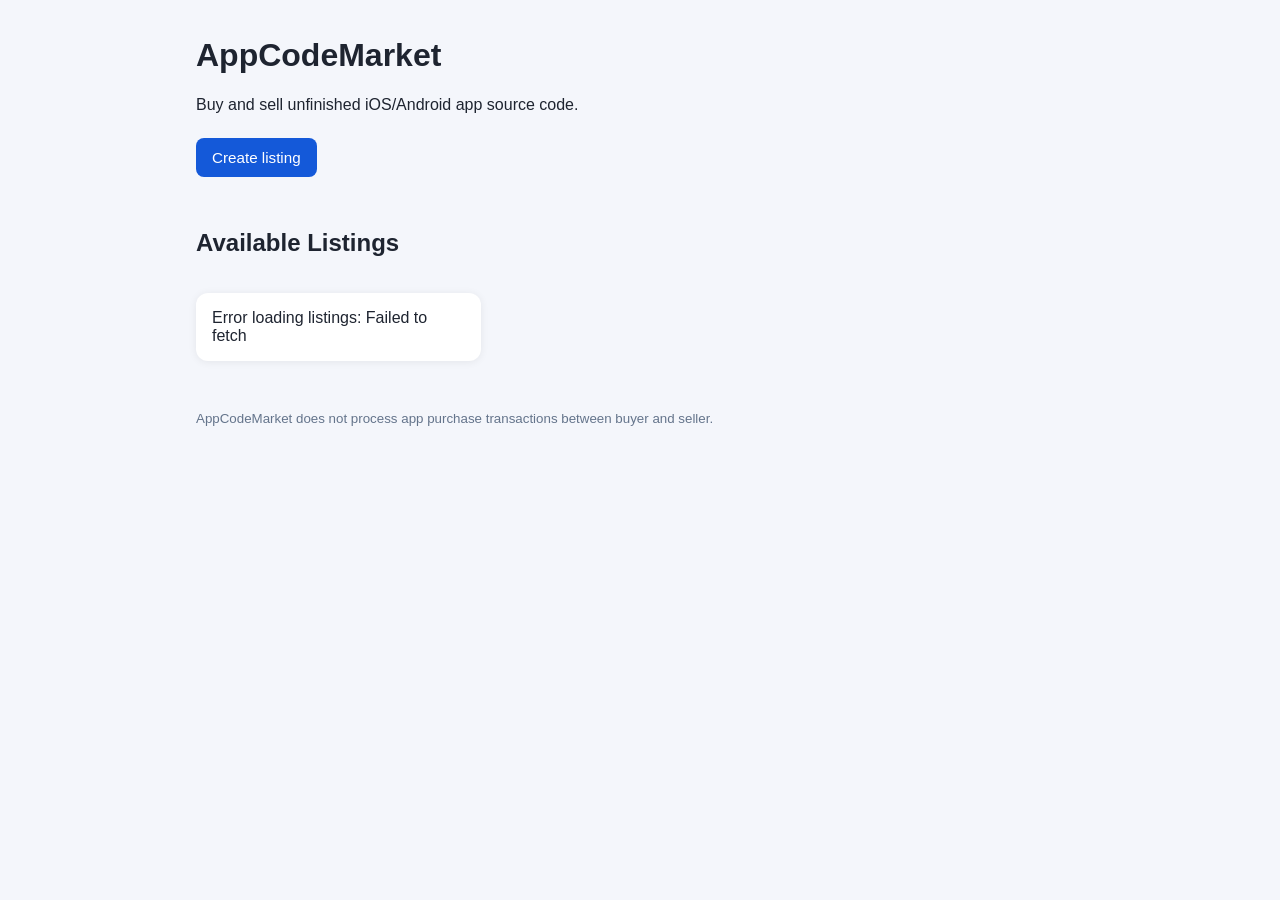
==== index.html @ 5ef2cbbb "feat: scaffold AppCodeMarket frontend and listing data layout Agent-Logs-Url: https://github.com/NAG" ====
<!doctype html>
<html lang="en">
<head>
  <meta charset="UTF-8" />
  <meta name="viewport" content="width=device-width, initial-scale=1.0" />
  <title>AppCodeMarket</title>
  <link rel="stylesheet" href="assets/css/style.css" />
</head>
<body>
  <header class="container">
    <h1>AppCodeMarket</h1>
    <p>Buy and sell unfinished iOS/Android app source code.</p>
    <a class="btn" href="create-listing.html">Create listing</a>
  </header>

  <main class="container">
    <section>
      <h2>Available Listings</h2>
      <div id="listings" class="grid"></div>
      <p id="emptyState" class="muted hidden">No listings available right now.</p>
    </section>
  </main>

  <footer class="container muted">
    <small>AppCodeMarket does not process app purchase transactions between buyer and seller.</small>
  </footer>

  <script src="assets/js/main.js"></script>
</body>
</html>
---- assets/css/style.css ----
:root { color-scheme: light; }
* { box-sizing: border-box; }
body { margin: 0; font-family: -apple-system, BlinkMacSystemFont, Segoe UI, Roboto, sans-serif; background: #f4f6fb; color: #1e2430; }
.container { max-width: 920px; margin: 0 auto; padding: 1rem; }
.grid { display: grid; gap: 1rem; grid-template-columns: repeat(auto-fill, minmax(260px, 1fr)); }
.card { background: #fff; border-radius: 12px; box-shadow: 0 1px 8px rgba(0,0,0,.07); padding: 1rem; margin: 1rem 0; }
.listing-card img, .icon-lg { width: 100%; max-height: 180px; object-fit: cover; border-radius: 8px; background: #eef1f7; }
a { color: #1459d9; text-decoration: none; }
a:hover { text-decoration: underline; }
.btn { display: inline-block; margin-top: .5rem; border: 0; border-radius: 8px; padding: .7rem 1rem; background: #1459d9; color: #fff; cursor: pointer; font-size: .95rem; }
.btn.danger { background: #b91c1c; }
label { display: block; margin-bottom: .8rem; font-size: .9rem; }
input, textarea, select { display: block; width: 100%; margin-top: .35rem; border: 1px solid #cfd7e6; border-radius: 8px; padding: .6rem; font: inherit; background: #fff; }
textarea { min-height: 110px; resize: vertical; }
.status { background: #0b1220; color: #dbe6ff; border-radius: 8px; padding: .75rem; white-space: pre-wrap; min-height: 56px; }
.muted { color: #64748b; }
.hidden { display: none; }
.badge { display: inline-block; border-radius: 999px; background: #e7efff; color: #1d4ed8; padding: .15rem .6rem; font-size: .78rem; margin-right: .4rem; }
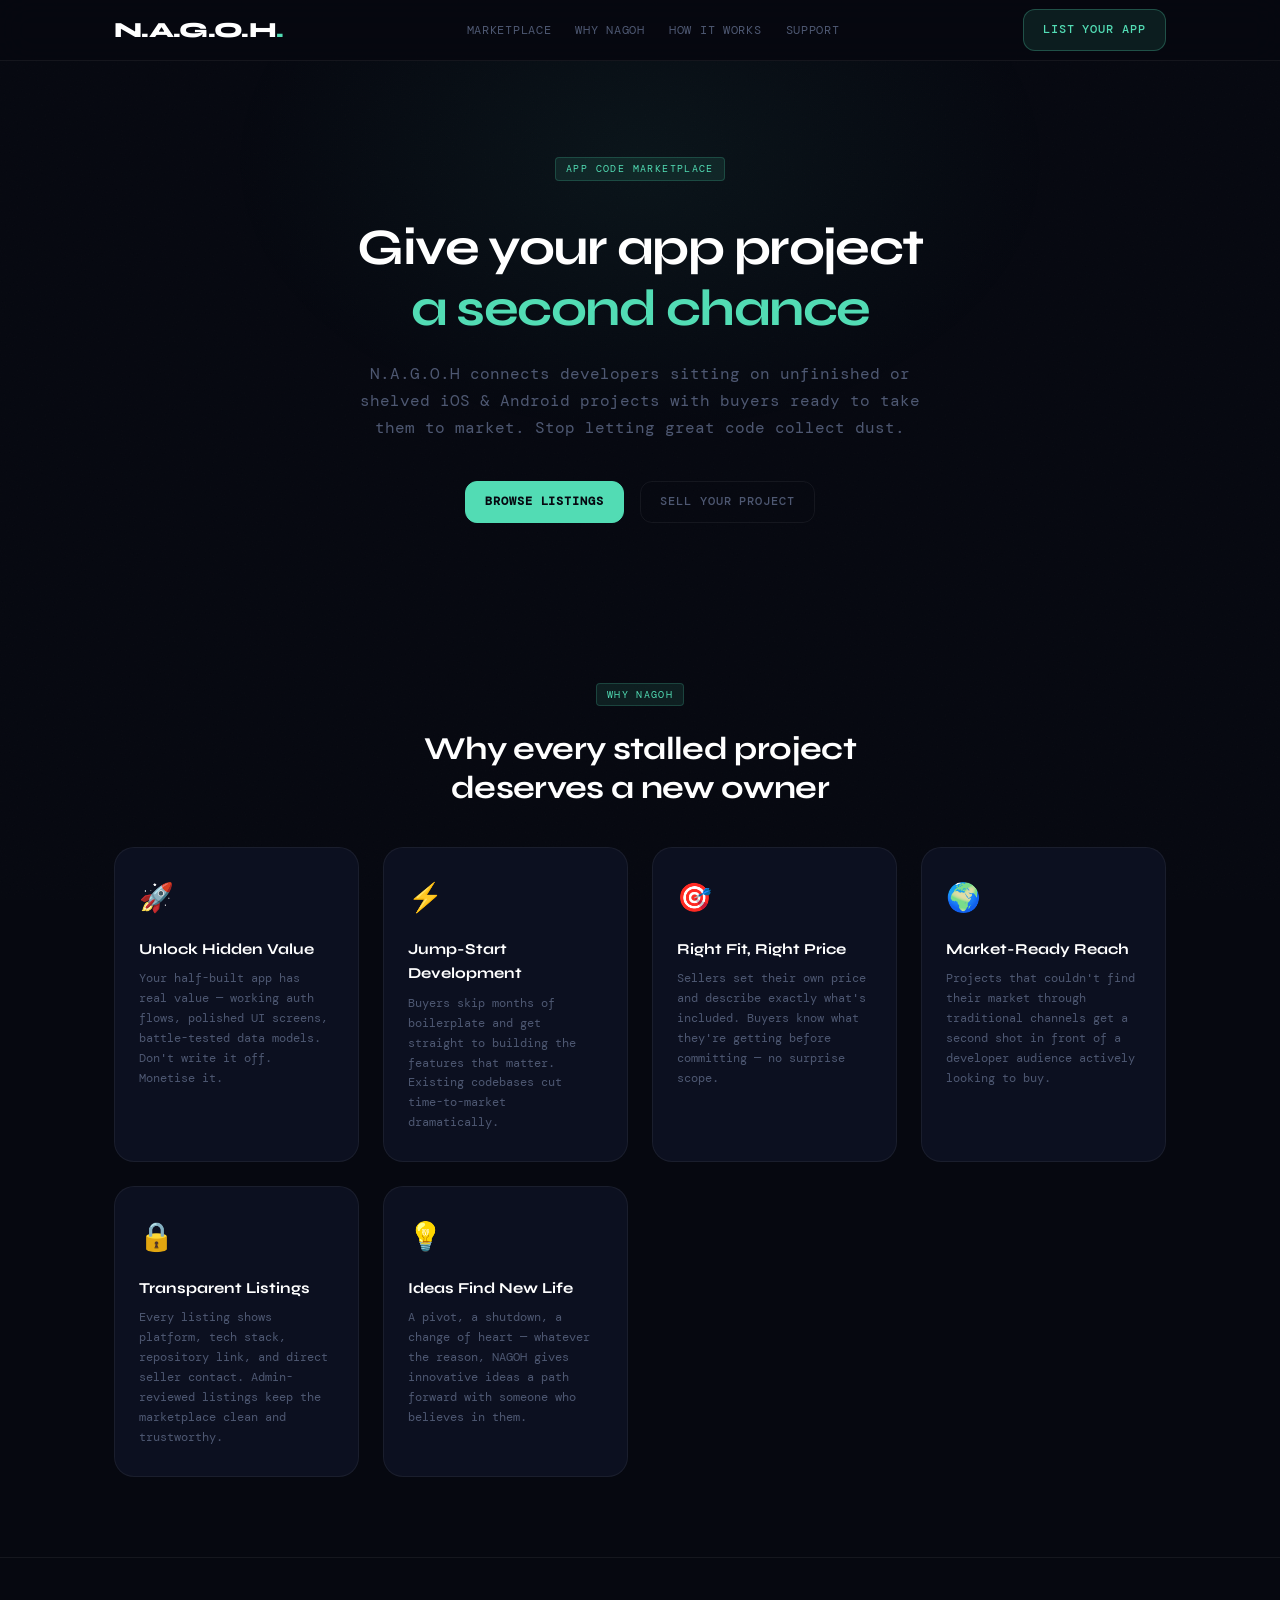
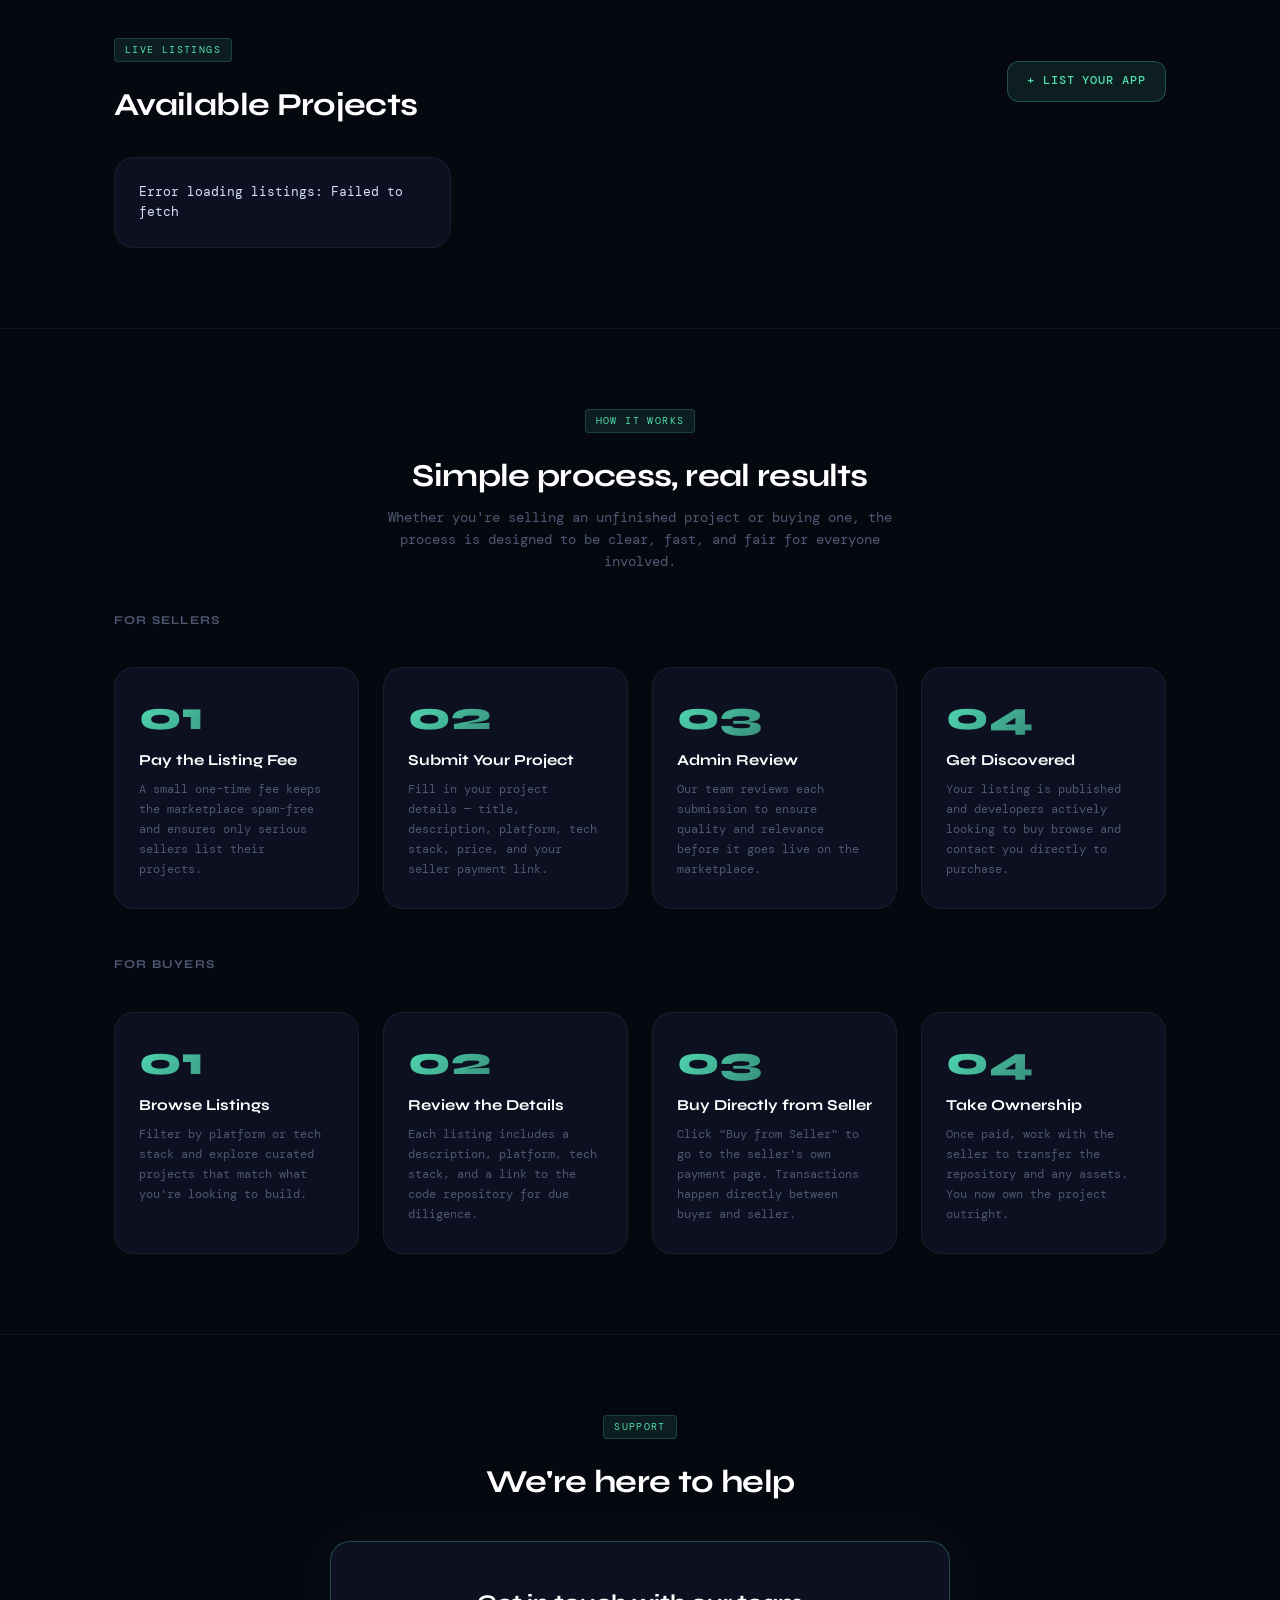
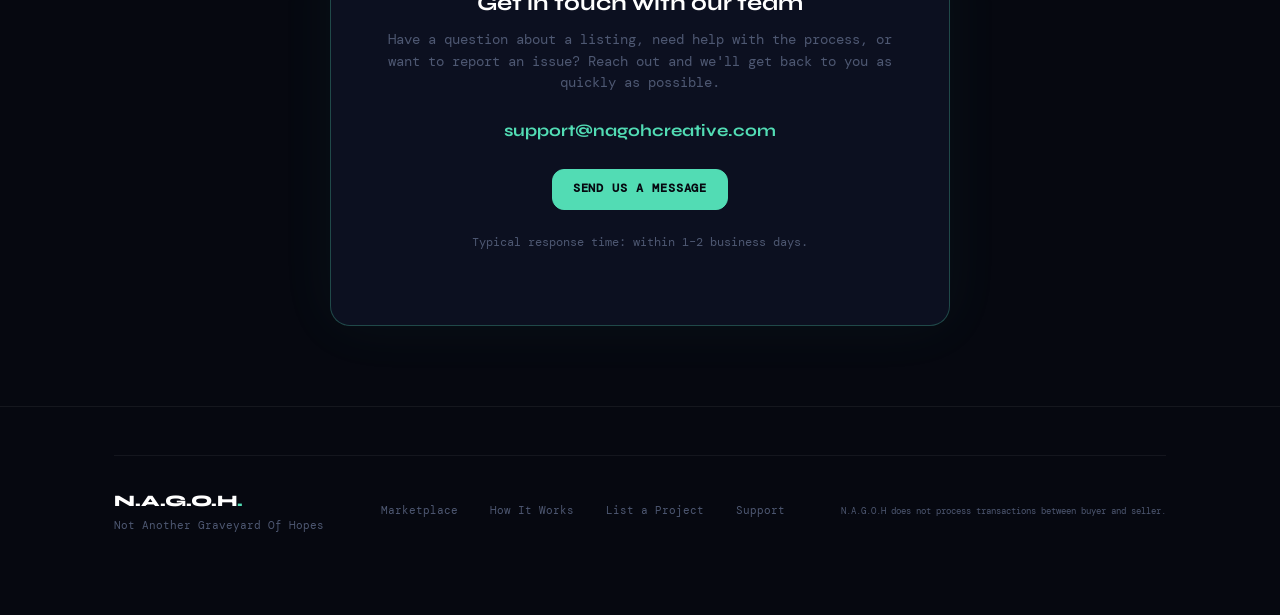
==== commit 80247c0d: "feat: professional UI redesign, landing page, how-to, contact, admin listings management Agent-Logs-" ====
--- a/index.html
+++ b/index.html
@@ -3,26 +3,235 @@
 <head>
   <meta charset="UTF-8" />
   <meta name="viewport" content="width=device-width, initial-scale=1.0" />
-  <title>AppCodeMarket</title>
+  <title>N.A.G.O.H — App Code Marketplace</title>
+  <meta name="description" content="Buy and sell unfinished iOS/Android app source code. Give your project a second life on the N.A.G.O.H marketplace." />
+  <link rel="preconnect" href="https://fonts.googleapis.com" />
+  <link rel="preconnect" href="https://fonts.gstatic.com" crossorigin />
+  <link href="https://fonts.googleapis.com/css2?family=DM+Mono:ital,wght@0,300;0,400;0,500;1,400&family=Syne:wght@400;600;700;800&display=swap" rel="stylesheet" />
   <link rel="stylesheet" href="assets/css/style.css" />
 </head>
 <body>
-  <header class="container">
-    <h1>AppCodeMarket</h1>
-    <p>Buy and sell unfinished iOS/Android app source code.</p>
-    <a class="btn" href="create-listing.html">Create listing</a>
-  </header>
-
-  <main class="container">
-    <section>
-      <h2>Available Listings</h2>
+
+  <!-- ── Navigation ─────────────────────────────────── -->
+  <nav class="nav">
+    <div class="nav-inner">
+      <a href="index.html" class="nav-logo" style="text-decoration:none">N.A.G.O.H<span>.</span></a>
+      <ul class="nav-links">
+        <li><a href="#marketplace">Marketplace</a></li>
+        <li><a href="#why">Why NAGOH</a></li>
+        <li><a href="#how-it-works">How It Works</a></li>
+        <li><a href="#contact">Support</a></li>
+      </ul>
+      <a class="btn" href="create-listing.html">List Your App</a>
+    </div>
+  </nav>
+
+  <!-- ── Hero ───────────────────────────────────────── -->
+  <section class="hero">
+    <div class="container">
+      <div class="hero-eyebrow">
+        <span class="section-label">App Code Marketplace</span>
+      </div>
+      <h1>Give your app project<br /><em>a second chance</em></h1>
+      <p class="hero-sub">
+        N.A.G.O.H connects developers sitting on unfinished or shelved iOS &amp; Android projects
+        with buyers ready to take them to market. Stop letting great code collect dust.
+      </p>
+      <div class="hero-actions">
+        <a class="btn btn-solid" href="#marketplace">Browse Listings</a>
+        <a class="btn btn-ghost" href="create-listing.html">Sell Your Project</a>
+      </div>
+    </div>
+  </section>
+
+  <!-- ── Why NAGOH ──────────────────────────────────── -->
+  <section class="section" id="why">
+    <div class="container">
+      <div class="text-center" style="margin-bottom:0.5rem">
+        <span class="section-label">Why NAGOH</span>
+      </div>
+      <h2 class="text-center">Why every stalled project<br />deserves a new owner</h2>
+      <div class="why-grid">
+        <div class="why-card animate-in" style="animation-delay:0.05s">
+          <span class="why-icon">🚀</span>
+          <div class="why-title">Unlock Hidden Value</div>
+          <p class="why-desc">
+            Your half-built app has real value — working auth flows, polished UI screens, battle-tested data models.
+            Don't write it off. Monetise it.
+          </p>
+        </div>
+        <div class="why-card animate-in" style="animation-delay:0.10s">
+          <span class="why-icon">⚡</span>
+          <div class="why-title">Jump-Start Development</div>
+          <p class="why-desc">
+            Buyers skip months of boilerplate and get straight to building the features that matter.
+            Existing codebases cut time-to-market dramatically.
+          </p>
+        </div>
+        <div class="why-card animate-in" style="animation-delay:0.15s">
+          <span class="why-icon">🎯</span>
+          <div class="why-title">Right Fit, Right Price</div>
+          <p class="why-desc">
+            Sellers set their own price and describe exactly what's included. Buyers know what they're
+            getting before committing — no surprise scope.
+          </p>
+        </div>
+        <div class="why-card animate-in" style="animation-delay:0.20s">
+          <span class="why-icon">🌍</span>
+          <div class="why-title">Market-Ready Reach</div>
+          <p class="why-desc">
+            Projects that couldn't find their market through traditional channels get a second shot
+            in front of a developer audience actively looking to buy.
+          </p>
+        </div>
+        <div class="why-card animate-in" style="animation-delay:0.25s">
+          <span class="why-icon">🔒</span>
+          <div class="why-title">Transparent Listings</div>
+          <p class="why-desc">
+            Every listing shows platform, tech stack, repository link, and direct seller contact.
+            Admin-reviewed listings keep the marketplace clean and trustworthy.
+          </p>
+        </div>
+        <div class="why-card animate-in" style="animation-delay:0.30s">
+          <span class="why-icon">💡</span>
+          <div class="why-title">Ideas Find New Life</div>
+          <p class="why-desc">
+            A pivot, a shutdown, a change of heart — whatever the reason, NAGOH gives innovative
+            ideas a path forward with someone who believes in them.
+          </p>
+        </div>
+      </div>
+    </div>
+  </section>
+
+  <hr class="divider" />
+
+  <!-- ── Marketplace ────────────────────────────────── -->
+  <section class="section" id="marketplace">
+    <div class="container">
+      <div style="display:flex;align-items:center;justify-content:space-between;flex-wrap:wrap;gap:1rem;margin-bottom:2rem">
+        <div>
+          <span class="section-label">Live Listings</span>
+          <h2 style="margin-top:0.5rem">Available Projects</h2>
+        </div>
+        <a class="btn" href="create-listing.html">+ List Your App</a>
+      </div>
       <div id="listings" class="grid"></div>
-      <p id="emptyState" class="muted hidden">No listings available right now.</p>
-    </section>
-  </main>
-
-  <footer class="container muted">
-    <small>AppCodeMarket does not process app purchase transactions between buyer and seller.</small>
+      <p id="emptyState" class="muted hidden" style="text-align:center;padding:3rem 0;font-size:0.85rem">
+        No listings available right now — check back soon or <a href="create-listing.html">list your own project</a>.
+      </p>
+    </div>
+  </section>
+
+  <hr class="divider" />
+
+  <!-- ── How It Works ───────────────────────────────── -->
+  <section class="section" id="how-it-works">
+    <div class="container">
+      <div class="text-center" style="margin-bottom:0.5rem">
+        <span class="section-label">How It Works</span>
+      </div>
+      <h2 class="text-center">Simple process, real results</h2>
+
+      <p class="text-center muted" style="margin-top:0.75rem;margin-bottom:2.5rem;font-size:0.85rem;max-width:520px;margin-left:auto;margin-right:auto">
+        Whether you're selling an unfinished project or buying one, the process is designed to be
+        clear, fast, and fair for everyone involved.
+      </p>
+
+      <div style="margin-bottom:3rem">
+        <h3 style="font-size:0.75rem;letter-spacing:0.1em;text-transform:uppercase;color:var(--muted);margin-bottom:1.25rem">For Sellers</h3>
+        <div class="steps-grid">
+          <div class="step-card">
+            <div class="step-num">01</div>
+            <div class="step-title">Pay the Listing Fee</div>
+            <p class="step-desc">A small one-time fee keeps the marketplace spam-free and ensures only serious sellers list their projects.</p>
+          </div>
+          <div class="step-card">
+            <div class="step-num">02</div>
+            <div class="step-title">Submit Your Project</div>
+            <p class="step-desc">Fill in your project details — title, description, platform, tech stack, price, and your seller payment link.</p>
+          </div>
+          <div class="step-card">
+            <div class="step-num">03</div>
+            <div class="step-title">Admin Review</div>
+            <p class="step-desc">Our team reviews each submission to ensure quality and relevance before it goes live on the marketplace.</p>
+          </div>
+          <div class="step-card">
+            <div class="step-num">04</div>
+            <div class="step-title">Get Discovered</div>
+            <p class="step-desc">Your listing is published and developers actively looking to buy browse and contact you directly to purchase.</p>
+          </div>
+        </div>
+      </div>
+
+      <div>
+        <h3 style="font-size:0.75rem;letter-spacing:0.1em;text-transform:uppercase;color:var(--muted);margin-bottom:1.25rem">For Buyers</h3>
+        <div class="steps-grid">
+          <div class="step-card">
+            <div class="step-num">01</div>
+            <div class="step-title">Browse Listings</div>
+            <p class="step-desc">Filter by platform or tech stack and explore curated projects that match what you're looking to build.</p>
+          </div>
+          <div class="step-card">
+            <div class="step-num">02</div>
+            <div class="step-title">Review the Details</div>
+            <p class="step-desc">Each listing includes a description, platform, tech stack, and a link to the code repository for due diligence.</p>
+          </div>
+          <div class="step-card">
+            <div class="step-num">03</div>
+            <div class="step-title">Buy Directly from Seller</div>
+            <p class="step-desc">Click "Buy from Seller" to go to the seller's own payment page. Transactions happen directly between buyer and seller.</p>
+          </div>
+          <div class="step-card">
+            <div class="step-num">04</div>
+            <div class="step-title">Take Ownership</div>
+            <p class="step-desc">Once paid, work with the seller to transfer the repository and any assets. You now own the project outright.</p>
+          </div>
+        </div>
+      </div>
+    </div>
+  </section>
+
+  <hr class="divider" />
+
+  <!-- ── Contact / Support ──────────────────────────── -->
+  <section class="section" id="contact">
+    <div class="container">
+      <div class="text-center" style="margin-bottom:0.5rem">
+        <span class="section-label">Support</span>
+      </div>
+      <h2 class="text-center">We're here to help</h2>
+      <div class="contact-box">
+        <h3>Get in touch with our team</h3>
+        <p>Have a question about a listing, need help with the process, or want to report an issue?
+          Reach out and we'll get back to you as quickly as possible.</p>
+        <a class="contact-email" href="mailto:support@nagohcreative.com">support@nagohcreative.com</a>
+        <br />
+        <a class="btn btn-solid" href="mailto:support@nagohcreative.com">Send Us a Message</a>
+        <p style="margin-top:1.5rem;font-size:0.72rem;color:var(--muted)">
+          Typical response time: within 1–2 business days.
+        </p>
+      </div>
+    </div>
+  </section>
+
+  <!-- ── Footer ─────────────────────────────────────── -->
+  <footer class="section-sm" style="border-top:1px solid var(--border)">
+    <div class="container">
+      <div class="footer">
+        <div>
+          <div class="footer-logo">N.A.G.O.H<span>.</span></div>
+          <p style="font-size:0.7rem;color:var(--muted);margin-top:4px">Not Another Graveyard Of Hopes</p>
+        </div>
+        <div style="display:flex;gap:2rem;flex-wrap:wrap">
+          <a href="#marketplace" style="font-size:0.7rem;color:var(--muted)">Marketplace</a>
+          <a href="#how-it-works" style="font-size:0.7rem;color:var(--muted)">How It Works</a>
+          <a href="create-listing.html" style="font-size:0.7rem;color:var(--muted)">List a Project</a>
+          <a href="#contact" style="font-size:0.7rem;color:var(--muted)">Support</a>
+        </div>
+        <small style="color:var(--muted)">N.A.G.O.H does not process transactions between buyer and seller.</small>
+      </div>
+    </div>
   </footer>
 
   <script src="assets/js/main.js"></script>
--- a/assets/css/style.css
+++ b/assets/css/style.css
@@ -1,18 +1,271 @@
-:root { color-scheme: light; }
-* { box-sizing: border-box; }
-body { margin: 0; font-family: -apple-system, BlinkMacSystemFont, Segoe UI, Roboto, sans-serif; background: #f4f6fb; color: #1e2430; }
-.container { max-width: 920px; margin: 0 auto; padding: 1rem; }
-.grid { display: grid; gap: 1rem; grid-template-columns: repeat(auto-fill, minmax(260px, 1fr)); }
-.card { background: #fff; border-radius: 12px; box-shadow: 0 1px 8px rgba(0,0,0,.07); padding: 1rem; margin: 1rem 0; }
-.listing-card img, .icon-lg { width: 100%; max-height: 180px; object-fit: cover; border-radius: 8px; background: #eef1f7; }
-a { color: #1459d9; text-decoration: none; }
+/* ── Design Tokens ────────────────────────────────────── */
+:root {
+  --bg:          #060810;
+  --surface:     #0c1020;
+  --surface2:    #111828;
+  --border:      rgba(255,255,255,0.06);
+  --border-hi:   rgba(82,220,180,0.28);
+  --teal:        #52dcb4;
+  --teal-dim:    rgba(82,220,180,0.10);
+  --teal-glow:   rgba(82,220,180,0.05);
+  --amber:       #f0b429;
+  --red:         #f06464;
+  --red-dim:     rgba(240,100,100,0.12);
+  --blue:        #5ab4ff;
+  --text:        #d8e0f5;
+  --text-inv:    #060810;
+  --muted:       #4e5872;
+  --muted2:      #2b3250;
+  --mono:        'DM Mono', 'Fira Mono', monospace;
+  --display:     'Syne', 'Inter', sans-serif;
+  --radius:      12px;
+  --radius-lg:   20px;
+}
+
+/* ── Reset ────────────────────────────────────────────── */
+*, *::before, *::after { box-sizing: border-box; margin: 0; padding: 0; }
+html { scroll-behavior: smooth; }
+body {
+  font-family: var(--mono);
+  font-size: 13px;
+  background: var(--bg);
+  color: var(--text);
+  min-height: 100vh;
+  overflow-x: hidden;
+  line-height: 1.6;
+}
+
+/* subtle grain overlay */
+body::before {
+  content: '';
+  position: fixed; inset: 0; z-index: 0; pointer-events: none;
+  background-image: url("data:image/svg+xml,%3Csvg xmlns='http://www.w3.org/2000/svg' width='300' height='300'%3E%3Cfilter id='n'%3E%3CfeTurbulence type='fractalNoise' baseFrequency='0.75' numOctaves='4' stitchTiles='stitch'/%3E%3C/filter%3E%3Crect width='300' height='300' filter='url(%23n)' opacity='0.04'/%3E%3C/svg%3E");
+  opacity: 0.5;
+}
+
+/* ── Typography ───────────────────────────────────────── */
+h1, h2, h3, h4 { font-family: var(--display); font-weight: 700; line-height: 1.2; color: #fff; }
+h1 { font-size: clamp(2rem, 5vw, 3.2rem); letter-spacing: -0.03em; }
+h2 { font-size: clamp(1.4rem, 3vw, 2rem); letter-spacing: -0.02em; }
+h3 { font-size: 1.1rem; }
+p { color: var(--text); }
+a { color: var(--teal); text-decoration: none; }
 a:hover { text-decoration: underline; }
-.btn { display: inline-block; margin-top: .5rem; border: 0; border-radius: 8px; padding: .7rem 1rem; background: #1459d9; color: #fff; cursor: pointer; font-size: .95rem; }
-.btn.danger { background: #b91c1c; }
-label { display: block; margin-bottom: .8rem; font-size: .9rem; }
-input, textarea, select { display: block; width: 100%; margin-top: .35rem; border: 1px solid #cfd7e6; border-radius: 8px; padding: .6rem; font: inherit; background: #fff; }
+
+/* ── Layout ───────────────────────────────────────────── */
+.container { max-width: 1100px; margin: 0 auto; padding: 0 1.5rem; position: relative; z-index: 1; }
+.section { padding: 5rem 0; }
+.section-sm { padding: 3rem 0; }
+
+/* ── Nav ──────────────────────────────────────────────── */
+.nav {
+  position: sticky; top: 0; z-index: 50;
+  background: rgba(6,8,16,0.85);
+  backdrop-filter: blur(16px);
+  border-bottom: 1px solid var(--border);
+}
+.nav-inner {
+  max-width: 1100px; margin: 0 auto; padding: 0 1.5rem;
+  display: flex; align-items: center; justify-content: space-between;
+  height: 60px; gap: 1.5rem;
+}
+.nav-logo {
+  font-family: var(--display); font-size: 1.35rem; font-weight: 800;
+  letter-spacing: -0.03em; color: #fff; white-space: nowrap;
+}
+.nav-logo span { color: var(--teal); }
+.nav-links { display: flex; align-items: center; gap: 1.5rem; list-style: none; }
+.nav-links a { font-size: 0.75rem; letter-spacing: 0.06em; text-transform: uppercase; color: var(--muted); transition: color 0.15s; }
+.nav-links a:hover { color: var(--teal); text-decoration: none; }
+@media (max-width: 600px) { .nav-links { display: none; } }
+
+/* ── Buttons ──────────────────────────────────────────── */
+.btn {
+  display: inline-flex; align-items: center; gap: 6px;
+  font-family: var(--mono); font-size: 0.72rem; font-weight: 500;
+  letter-spacing: 0.08em; text-transform: uppercase;
+  border: 1px solid var(--border-hi); border-radius: var(--radius);
+  padding: 0.65rem 1.2rem; cursor: pointer; transition: all 0.17s;
+  background: var(--teal-dim); color: var(--teal); white-space: nowrap;
+  text-decoration: none;
+}
+.btn:hover { background: rgba(82,220,180,0.18); box-shadow: 0 0 20px rgba(82,220,180,0.12); text-decoration: none; }
+.btn.btn-ghost { background: transparent; border-color: var(--border); color: var(--muted); }
+.btn.btn-ghost:hover { border-color: var(--border-hi); color: var(--teal); background: var(--teal-glow); }
+.btn.btn-solid { background: var(--teal); color: var(--text-inv); border-color: var(--teal); font-weight: 700; }
+.btn.btn-solid:hover { background: #6fe8c3; box-shadow: 0 0 24px rgba(82,220,180,0.3); }
+.btn.danger { border-color: rgba(240,100,100,0.25); color: var(--red); background: transparent; }
+.btn.danger:hover { background: var(--red-dim); border-color: rgba(240,100,100,0.4); }
+
+/* ── Cards ────────────────────────────────────────────── */
+.card {
+  background: var(--surface); border: 1px solid var(--border);
+  border-radius: var(--radius-lg); padding: 1.5rem;
+  transition: border-color 0.2s, transform 0.2s;
+}
+.card:hover { border-color: var(--border-hi); }
+
+/* ── Grid ─────────────────────────────────────────────── */
+.grid { display: grid; gap: 1.25rem; grid-template-columns: repeat(auto-fill, minmax(280px, 1fr)); }
+
+/* ── Listing Card ─────────────────────────────────────── */
+.listing-card {
+  background: var(--surface); border: 1px solid var(--border);
+  border-radius: var(--radius-lg); overflow: hidden;
+  transition: border-color 0.2s, transform 0.2s;
+  display: flex; flex-direction: column;
+}
+.listing-card:hover { border-color: var(--border-hi); transform: translateY(-3px); }
+.listing-card-img {
+  width: 100%; height: 160px; object-fit: cover;
+  background: var(--surface2); display: block;
+}
+.listing-card-body { padding: 1.25rem; flex: 1; display: flex; flex-direction: column; gap: 0.5rem; }
+.listing-card-title { font-family: var(--display); font-size: 1rem; font-weight: 700; color: #fff; }
+.listing-card-desc { font-size: 0.78rem; color: var(--muted); line-height: 1.5; flex: 1; }
+.listing-card-footer { margin-top: 0.75rem; display: flex; align-items: center; justify-content: space-between; gap: 0.5rem; flex-wrap: wrap; }
+
+/* back-compat for old code using .icon-lg */
+.icon-lg { width: 100%; max-height: 180px; object-fit: cover; border-radius: 8px; background: var(--surface2); }
+
+/* ── Badges ───────────────────────────────────────────── */
+.badge {
+  display: inline-block; border-radius: 999px;
+  background: var(--teal-dim); color: var(--teal);
+  border: 1px solid rgba(82,220,180,0.2);
+  padding: 0.15rem 0.65rem; font-size: 0.7rem; font-weight: 500;
+}
+.badge.amber { background: rgba(240,180,41,0.1); color: var(--amber); border-color: rgba(240,180,41,0.25); }
+.badge.blue  { background: rgba(90,180,255,0.1); color: var(--blue);  border-color: rgba(90,180,255,0.25); }
+
+/* ── Forms ────────────────────────────────────────────── */
+label { display: block; margin-bottom: 1rem; font-size: 0.72rem; letter-spacing: 0.06em; text-transform: uppercase; color: var(--muted); }
+input, textarea, select {
+  display: block; width: 100%; margin-top: 0.4rem;
+  border: 1px solid var(--border); border-radius: var(--radius);
+  padding: 0.65rem 0.85rem; font: inherit; font-size: 0.88rem;
+  background: var(--surface2); color: var(--text);
+  outline: none; transition: border-color 0.15s;
+}
+input:focus, textarea:focus, select:focus { border-color: var(--border-hi); }
 textarea { min-height: 110px; resize: vertical; }
-.status { background: #0b1220; color: #dbe6ff; border-radius: 8px; padding: .75rem; white-space: pre-wrap; min-height: 56px; }
-.muted { color: #64748b; }
-.hidden { display: none; }
-.badge { display: inline-block; border-radius: 999px; background: #e7efff; color: #1d4ed8; padding: .15rem .6rem; font-size: .78rem; margin-right: .4rem; }
+select option { background: var(--surface2); }
+.status {
+  background: var(--surface2); border: 1px solid var(--border);
+  color: var(--text); border-radius: var(--radius); padding: 0.75rem;
+  white-space: pre-wrap; min-height: 56px; font-size: 0.8rem; margin-top: 1rem;
+}
+.status.error { border-color: rgba(240,100,100,0.3); color: var(--red); background: var(--red-dim); }
+
+/* ── Utilities ────────────────────────────────────────── */
+.muted { color: var(--muted); }
+.hidden { display: none !important; }
+.text-teal { color: var(--teal); }
+.text-center { text-align: center; }
+
+/* ── Section Labels ───────────────────────────────────── */
+.section-label {
+  display: inline-block; font-size: 0.62rem; letter-spacing: 0.14em;
+  text-transform: uppercase; color: var(--teal);
+  background: var(--teal-dim); border: 1px solid rgba(82,220,180,0.2);
+  border-radius: 4px; padding: 3px 10px; margin-bottom: 1rem;
+}
+
+/* ── Hero ─────────────────────────────────────────────── */
+.hero {
+  padding: 6rem 0 5rem;
+  text-align: center; position: relative; overflow: hidden;
+}
+.hero::before {
+  content: '';
+  position: absolute; top: -200px; left: 50%; transform: translateX(-50%);
+  width: 900px; height: 600px; pointer-events: none;
+  background: radial-gradient(ellipse at center, rgba(82,220,180,0.06) 0%, transparent 65%);
+}
+.hero-eyebrow { margin-bottom: 1.25rem; }
+.hero h1 { margin-bottom: 1.25rem; max-width: 780px; margin-left: auto; margin-right: auto; }
+.hero h1 em { font-style: normal; color: var(--teal); }
+.hero-sub { font-size: 1rem; color: var(--muted); max-width: 560px; margin: 0 auto 2.5rem; line-height: 1.7; }
+.hero-actions { display: flex; align-items: center; justify-content: center; gap: 1rem; flex-wrap: wrap; }
+
+/* ── Why Section ──────────────────────────────────────── */
+.why-grid { display: grid; gap: 1.5rem; grid-template-columns: repeat(auto-fill, minmax(230px, 1fr)); margin-top: 2.5rem; }
+.why-card {
+  background: var(--surface); border: 1px solid var(--border);
+  border-radius: var(--radius-lg); padding: 1.75rem 1.5rem;
+  transition: border-color 0.2s, transform 0.2s;
+}
+.why-card:hover { border-color: var(--border-hi); transform: translateY(-2px); }
+.why-icon { font-size: 1.75rem; margin-bottom: 1rem; display: block; }
+.why-title { font-family: var(--display); font-size: 0.95rem; font-weight: 700; color: #fff; margin-bottom: 0.5rem; }
+.why-desc { font-size: 0.78rem; color: var(--muted); line-height: 1.6; }
+
+/* ── How It Works ─────────────────────────────────────── */
+.steps-grid { display: grid; gap: 1.5rem; grid-template-columns: repeat(auto-fill, minmax(220px, 1fr)); margin-top: 2.5rem; }
+.step-card {
+  background: var(--surface); border: 1px solid var(--border);
+  border-radius: var(--radius-lg); padding: 1.75rem 1.5rem; position: relative;
+}
+.step-num {
+  font-family: var(--display); font-size: 2.5rem; font-weight: 800;
+  color: var(--teal-dim); line-height: 1; margin-bottom: 0.75rem;
+  background: linear-gradient(135deg, var(--teal) 0%, rgba(82,220,180,0.3) 100%);
+  -webkit-background-clip: text; -webkit-text-fill-color: transparent; background-clip: text;
+}
+.step-title { font-family: var(--display); font-size: 0.95rem; font-weight: 700; color: #fff; margin-bottom: 0.5rem; }
+.step-desc { font-size: 0.78rem; color: var(--muted); line-height: 1.6; }
+
+/* ── Contact Section ──────────────────────────────────── */
+.contact-box {
+  background: var(--surface); border: 1px solid var(--border-hi);
+  border-radius: var(--radius-lg); padding: 3rem 2.5rem; text-align: center;
+  max-width: 620px; margin: 2.5rem auto 0;
+  box-shadow: 0 0 60px rgba(82,220,180,0.05);
+}
+.contact-box h3 { font-size: 1.4rem; margin-bottom: 0.75rem; }
+.contact-box p { color: var(--muted); margin-bottom: 1.5rem; font-size: 0.85rem; }
+.contact-email {
+  font-size: 1.05rem; font-family: var(--display); font-weight: 700;
+  color: var(--teal); display: inline-block; margin-bottom: 1.5rem;
+}
+
+/* ── Footer ───────────────────────────────────────────── */
+.footer {
+  border-top: 1px solid var(--border); padding: 2rem 0;
+  display: flex; align-items: center; justify-content: space-between;
+  flex-wrap: wrap; gap: 1rem;
+  font-size: 0.7rem; color: var(--muted);
+}
+.footer-logo { font-family: var(--display); font-weight: 800; color: #fff; font-size: 1rem; }
+.footer-logo span { color: var(--teal); }
+
+/* ── Divider ──────────────────────────────────────────── */
+.divider { border: none; border-top: 1px solid var(--border); margin: 0; }
+
+/* ── Page Header (inner pages) ────────────────────────── */
+.page-header {
+  padding: 3rem 0 2rem;
+  border-bottom: 1px solid var(--border); margin-bottom: 2.5rem;
+}
+.page-header .back-link {
+  font-size: 0.72rem; letter-spacing: 0.06em; text-transform: uppercase;
+  color: var(--muted); display: inline-flex; align-items: center; gap: 6px;
+  margin-bottom: 1rem; transition: color 0.15s;
+}
+.page-header .back-link:hover { color: var(--teal); text-decoration: none; }
+.page-header h1 { font-size: 1.75rem; }
+
+/* ── Listing Detail ───────────────────────────────────── */
+.listing-detail { display: grid; gap: 2rem; grid-template-columns: 1fr 340px; }
+@media (max-width: 800px) { .listing-detail { grid-template-columns: 1fr; } }
+.listing-detail-img { width: 100%; border-radius: var(--radius-lg); background: var(--surface2); object-fit: cover; max-height: 240px; }
+.listing-meta-row { display: flex; align-items: center; justify-content: space-between; padding: 0.75rem 0; border-bottom: 1px solid var(--border); font-size: 0.82rem; }
+.listing-meta-row:last-child { border-bottom: none; }
+.listing-meta-label { color: var(--muted); }
+.listing-meta-val { color: var(--text); font-weight: 500; }
+.listing-price { font-family: var(--display); font-size: 2rem; font-weight: 800; color: var(--teal); }
+.listing-sidebar { display: flex; flex-direction: column; gap: 1.25rem; }
+
+/* ── Animations ───────────────────────────────────────── */
+@keyframes fadeUp { from { opacity: 0; transform: translateY(10px); } to { opacity: 1; transform: translateY(0); } }
+.animate-in { animation: fadeUp 0.4s ease both; }
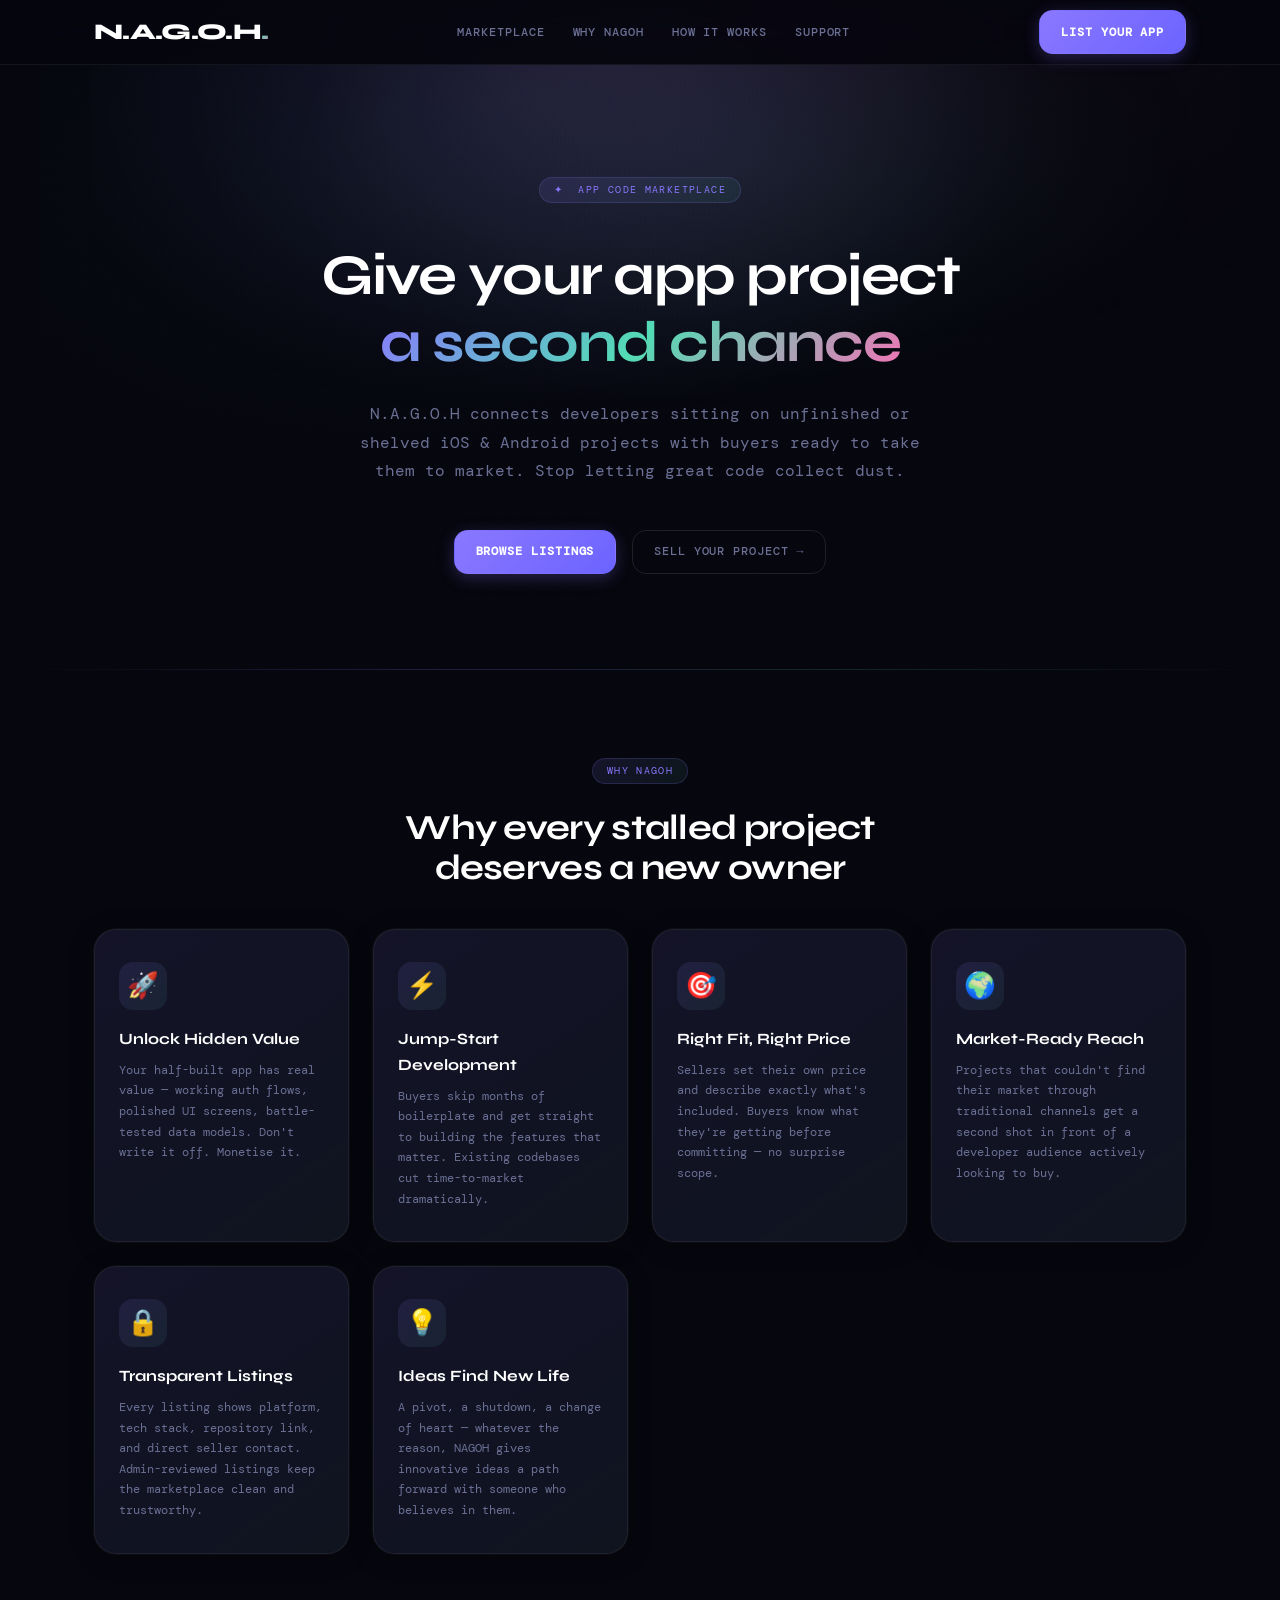
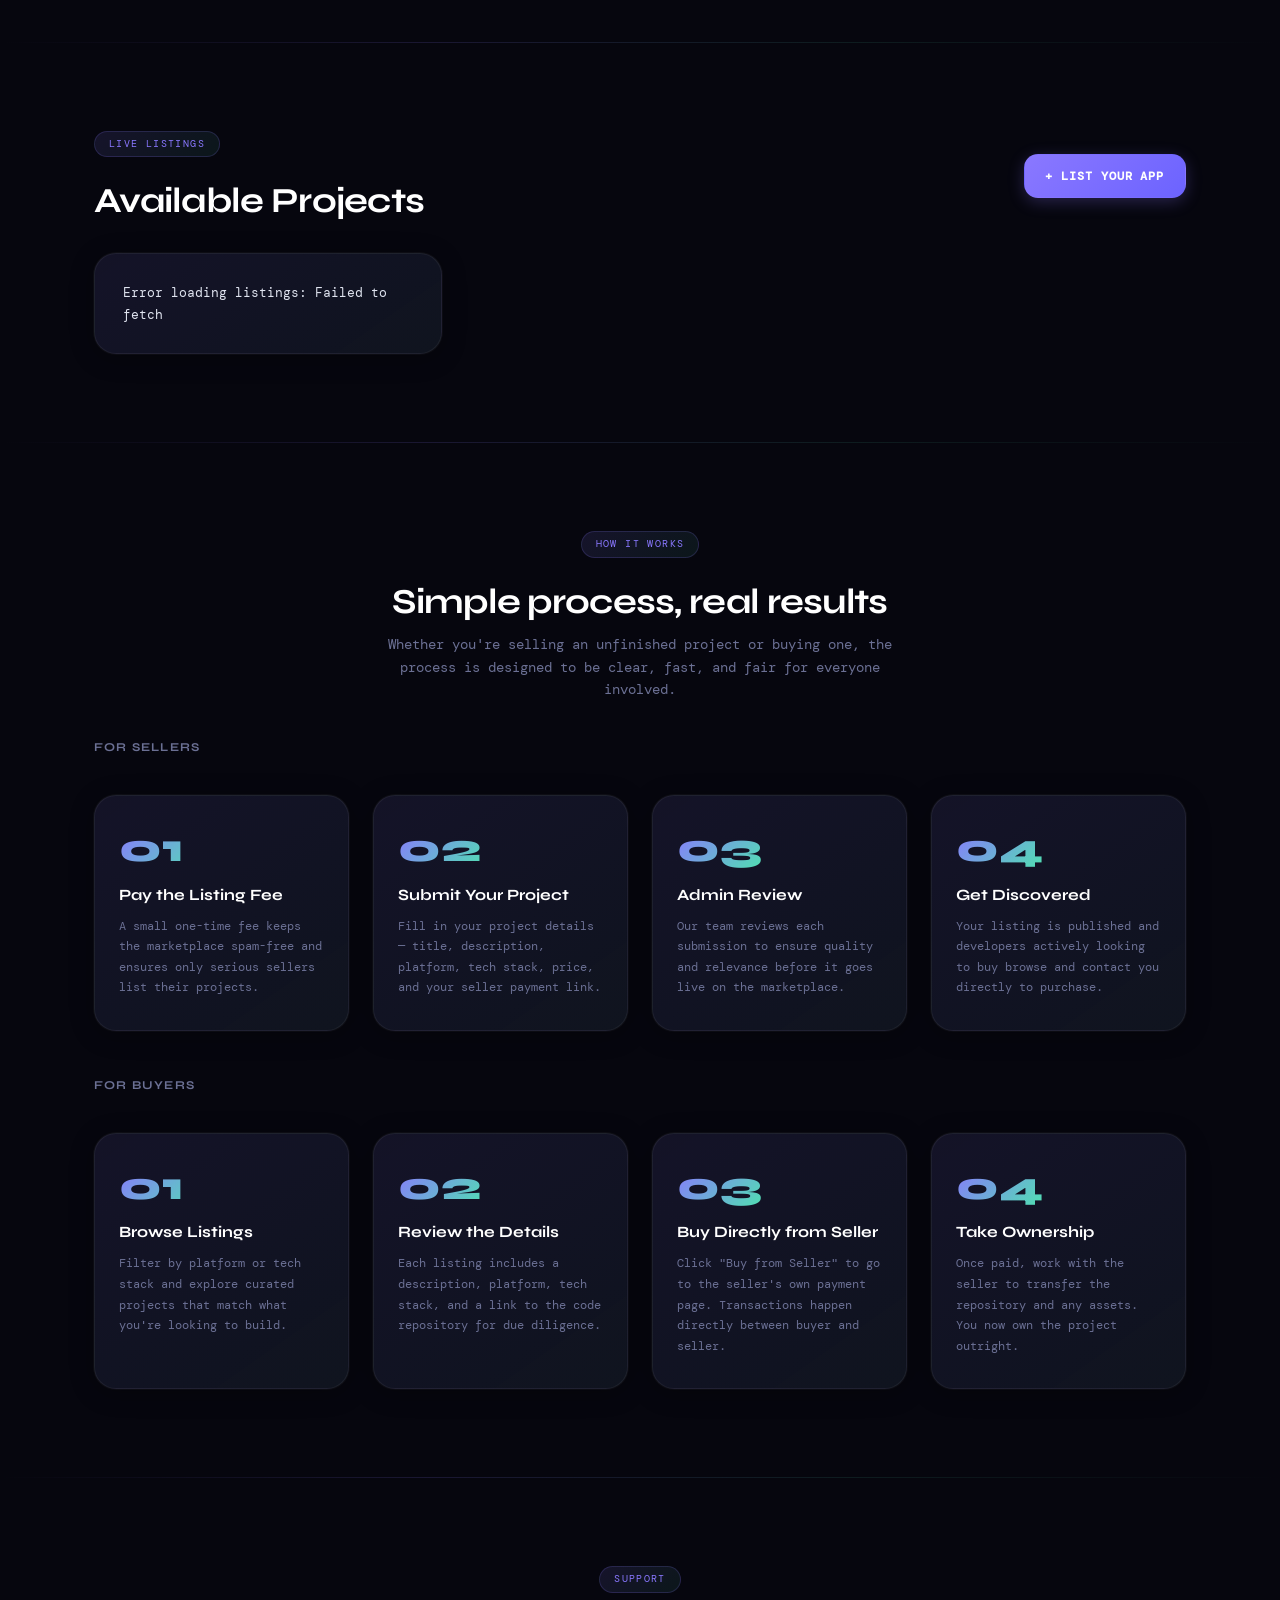
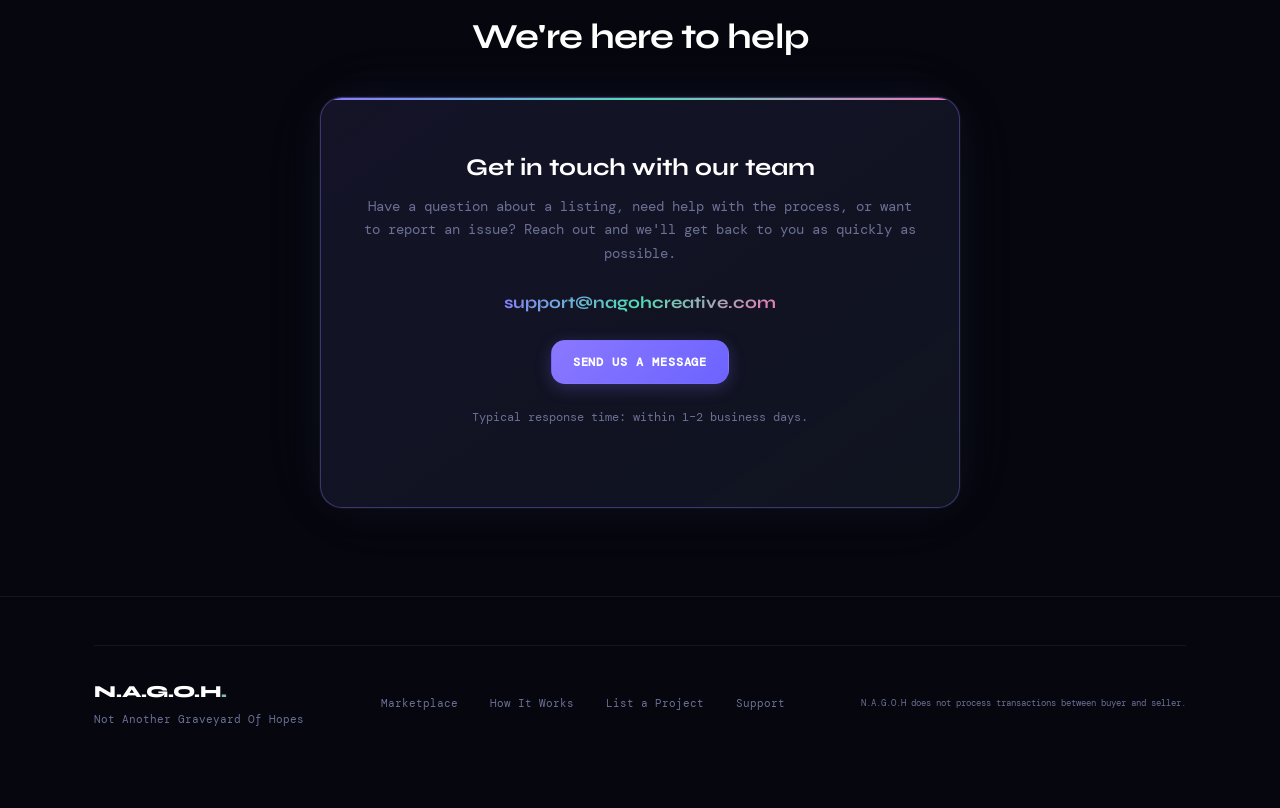
==== commit 282339e8: "Redesign marketplace CSS, index.html hero, and dashboard styles with gradient palette Agent-Logs-Url" ====
--- a/index.html
+++ b/index.html
@@ -22,7 +22,7 @@
         <li><a href="#how-it-works">How It Works</a></li>
         <li><a href="#contact">Support</a></li>
       </ul>
-      <a class="btn" href="create-listing.html">List Your App</a>
+      <a class="btn btn-solid" href="create-listing.html">List Your App</a>
     </div>
   </nav>
 
@@ -30,7 +30,7 @@
   <section class="hero">
     <div class="container">
       <div class="hero-eyebrow">
-        <span class="section-label">App Code Marketplace</span>
+        <span class="section-label">✦ &nbsp;App Code Marketplace</span>
       </div>
       <h1>Give your app project<br /><em>a second chance</em></h1>
       <p class="hero-sub">
@@ -39,7 +39,7 @@
       </p>
       <div class="hero-actions">
         <a class="btn btn-solid" href="#marketplace">Browse Listings</a>
-        <a class="btn btn-ghost" href="create-listing.html">Sell Your Project</a>
+        <a class="btn btn-ghost" href="create-listing.html">Sell Your Project →</a>
       </div>
     </div>
   </section>
@@ -114,7 +114,7 @@
           <span class="section-label">Live Listings</span>
           <h2 style="margin-top:0.5rem">Available Projects</h2>
         </div>
-        <a class="btn" href="create-listing.html">+ List Your App</a>
+        <a class="btn btn-solid" href="create-listing.html">+ List Your App</a>
       </div>
       <div id="listings" class="grid"></div>
       <p id="emptyState" class="muted hidden" style="text-align:center;padding:3rem 0;font-size:0.85rem">
--- a/assets/css/style.css
+++ b/assets/css/style.css
@@ -1,10 +1,14 @@
 /* ── Design Tokens ────────────────────────────────────── */
 :root {
-  --bg:          #060810;
-  --surface:     #0c1020;
-  --surface2:    #111828;
+  --bg:          #06060e;
+  --surface:     #0d0d1a;
+  --surface2:    #131325;
+  --surface3:    #1a1a30;
   --border:      rgba(255,255,255,0.06);
-  --border-hi:   rgba(82,220,180,0.28);
+  --border-hi:   rgba(138,120,255,0.35);
+  --accent:      #8a78ff;
+  --accent-dim:  rgba(138,120,255,0.10);
+  --accent-glow: rgba(138,120,255,0.06);
   --teal:        #52dcb4;
   --teal-dim:    rgba(82,220,180,0.10);
   --teal-glow:   rgba(82,220,180,0.05);
@@ -12,14 +16,21 @@
   --red:         #f06464;
   --red-dim:     rgba(240,100,100,0.12);
   --blue:        #5ab4ff;
-  --text:        #d8e0f5;
-  --text-inv:    #060810;
-  --muted:       #4e5872;
+  --rose:        #f472b6;
+  --text:        #e0e4f0;
+  --text-inv:    #06060e;
+  --muted:       #6b7094;
   --muted2:      #2b3250;
   --mono:        'DM Mono', 'Fira Mono', monospace;
   --display:     'Syne', 'Inter', sans-serif;
-  --radius:      12px;
-  --radius-lg:   20px;
+  --radius:      14px;
+  --radius-lg:   22px;
+  --gradient-hero: linear-gradient(135deg, rgba(138,120,255,0.14) 0%, rgba(82,220,180,0.08) 50%, rgba(244,114,182,0.06) 100%);
+  --gradient-card: linear-gradient(145deg, rgba(138,120,255,0.06) 0%, rgba(82,220,180,0.03) 100%);
+  --gradient-text: linear-gradient(135deg, #8a78ff 0%, #52dcb4 50%, #f472b6 100%);
+  --gradient-btn:  linear-gradient(135deg, #8a78ff 0%, #6c63ff 100%);
+  --shadow-card: 0 4px 24px rgba(0,0,0,0.3), 0 0 0 1px rgba(255,255,255,0.04);
+  --shadow-glow: 0 0 40px rgba(138,120,255,0.08), 0 0 80px rgba(82,220,180,0.04);
 }
 
 /* ── Reset ────────────────────────────────────────────── */
@@ -32,7 +43,8 @@
   color: var(--text);
   min-height: 100vh;
   overflow-x: hidden;
-  line-height: 1.6;
+  line-height: 1.65;
+  -webkit-font-smoothing: antialiased;
 }
 
 /* subtle grain overlay */
@@ -40,43 +52,60 @@
   content: '';
   position: fixed; inset: 0; z-index: 0; pointer-events: none;
   background-image: url("data:image/svg+xml,%3Csvg xmlns='http://www.w3.org/2000/svg' width='300' height='300'%3E%3Cfilter id='n'%3E%3CfeTurbulence type='fractalNoise' baseFrequency='0.75' numOctaves='4' stitchTiles='stitch'/%3E%3C/filter%3E%3Crect width='300' height='300' filter='url(%23n)' opacity='0.04'/%3E%3C/svg%3E");
-  opacity: 0.5;
+  opacity: 0.35;
+}
+
+/* ambient gradient orbs */
+body::after {
+  content: '';
+  position: fixed; top: -300px; left: 50%; transform: translateX(-50%);
+  width: 1200px; height: 800px; z-index: 0; pointer-events: none;
+  background: radial-gradient(ellipse at center, rgba(138,120,255,0.05) 0%, transparent 55%),
+              radial-gradient(ellipse at 30% 60%, rgba(82,220,180,0.03) 0%, transparent 50%),
+              radial-gradient(ellipse at 70% 40%, rgba(244,114,182,0.03) 0%, transparent 50%);
 }
 
 /* ── Typography ───────────────────────────────────────── */
-h1, h2, h3, h4 { font-family: var(--display); font-weight: 700; line-height: 1.2; color: #fff; }
-h1 { font-size: clamp(2rem, 5vw, 3.2rem); letter-spacing: -0.03em; }
-h2 { font-size: clamp(1.4rem, 3vw, 2rem); letter-spacing: -0.02em; }
-h3 { font-size: 1.1rem; }
+h1, h2, h3, h4 { font-family: var(--display); font-weight: 700; line-height: 1.15; color: #fff; }
+h1 { font-size: clamp(2.2rem, 5vw, 3.6rem); letter-spacing: -0.03em; }
+h2 { font-size: clamp(1.5rem, 3vw, 2.2rem); letter-spacing: -0.02em; }
+h3 { font-size: 1.15rem; }
 p { color: var(--text); }
-a { color: var(--teal); text-decoration: none; }
-a:hover { text-decoration: underline; }
+a { color: var(--accent); text-decoration: none; transition: color 0.2s; }
+a:hover { color: var(--teal); text-decoration: none; }
 
 /* ── Layout ───────────────────────────────────────────── */
-.container { max-width: 1100px; margin: 0 auto; padding: 0 1.5rem; position: relative; z-index: 1; }
-.section { padding: 5rem 0; }
+.container { max-width: 1140px; margin: 0 auto; padding: 0 1.5rem; position: relative; z-index: 1; }
+.section { padding: 5.5rem 0; }
 .section-sm { padding: 3rem 0; }
 
 /* ── Nav ──────────────────────────────────────────────── */
 .nav {
   position: sticky; top: 0; z-index: 50;
-  background: rgba(6,8,16,0.85);
-  backdrop-filter: blur(16px);
+  background: rgba(6,6,14,0.78);
+  backdrop-filter: blur(20px) saturate(1.4);
+  -webkit-backdrop-filter: blur(20px) saturate(1.4);
   border-bottom: 1px solid var(--border);
 }
 .nav-inner {
-  max-width: 1100px; margin: 0 auto; padding: 0 1.5rem;
+  max-width: 1140px; margin: 0 auto; padding: 0 1.5rem;
   display: flex; align-items: center; justify-content: space-between;
-  height: 60px; gap: 1.5rem;
+  height: 64px; gap: 1.5rem;
 }
 .nav-logo {
-  font-family: var(--display); font-size: 1.35rem; font-weight: 800;
+  font-family: var(--display); font-size: 1.4rem; font-weight: 800;
   letter-spacing: -0.03em; color: #fff; white-space: nowrap;
 }
-.nav-logo span { color: var(--teal); }
-.nav-links { display: flex; align-items: center; gap: 1.5rem; list-style: none; }
-.nav-links a { font-size: 0.75rem; letter-spacing: 0.06em; text-transform: uppercase; color: var(--muted); transition: color 0.15s; }
-.nav-links a:hover { color: var(--teal); text-decoration: none; }
+.nav-logo span {
+  background: var(--gradient-text);
+  -webkit-background-clip: text; -webkit-text-fill-color: transparent; background-clip: text;
+}
+.nav-links { display: flex; align-items: center; gap: 1.75rem; list-style: none; }
+.nav-links a {
+  font-size: 0.72rem; letter-spacing: 0.08em; text-transform: uppercase;
+  color: var(--muted); transition: color 0.2s; font-weight: 500;
+}
+.nav-links a:hover { color: var(--accent); text-decoration: none; }
 @media (max-width: 600px) { .nav-links { display: none; } }
 
 /* ── Buttons ──────────────────────────────────────────── */
@@ -85,55 +114,91 @@
   font-family: var(--mono); font-size: 0.72rem; font-weight: 500;
   letter-spacing: 0.08em; text-transform: uppercase;
   border: 1px solid var(--border-hi); border-radius: var(--radius);
-  padding: 0.65rem 1.2rem; cursor: pointer; transition: all 0.17s;
-  background: var(--teal-dim); color: var(--teal); white-space: nowrap;
-  text-decoration: none;
-}
-.btn:hover { background: rgba(82,220,180,0.18); box-shadow: 0 0 20px rgba(82,220,180,0.12); text-decoration: none; }
-.btn.btn-ghost { background: transparent; border-color: var(--border); color: var(--muted); }
-.btn.btn-ghost:hover { border-color: var(--border-hi); color: var(--teal); background: var(--teal-glow); }
-.btn.btn-solid { background: var(--teal); color: var(--text-inv); border-color: var(--teal); font-weight: 700; }
-.btn.btn-solid:hover { background: #6fe8c3; box-shadow: 0 0 24px rgba(82,220,180,0.3); }
+  padding: 0.7rem 1.3rem; cursor: pointer; transition: all 0.22s;
+  background: var(--accent-dim); color: var(--accent); white-space: nowrap;
+  text-decoration: none; position: relative; overflow: hidden;
+}
+.btn:hover {
+  background: rgba(138,120,255,0.18);
+  box-shadow: 0 0 24px rgba(138,120,255,0.12);
+  text-decoration: none; transform: translateY(-1px);
+}
+.btn.btn-ghost {
+  background: transparent;
+  border-color: rgba(255,255,255,0.1);
+  color: var(--muted);
+}
+.btn.btn-ghost:hover {
+  border-color: var(--border-hi);
+  color: var(--accent);
+  background: var(--accent-glow);
+}
+.btn.btn-solid {
+  background: var(--gradient-btn);
+  color: #fff;
+  border-color: transparent;
+  font-weight: 700;
+  box-shadow: 0 4px 16px rgba(138,120,255,0.25);
+}
+.btn.btn-solid:hover {
+  box-shadow: 0 6px 28px rgba(138,120,255,0.4);
+  transform: translateY(-2px);
+}
 .btn.danger { border-color: rgba(240,100,100,0.25); color: var(--red); background: transparent; }
 .btn.danger:hover { background: var(--red-dim); border-color: rgba(240,100,100,0.4); }
 
 /* ── Cards ────────────────────────────────────────────── */
 .card {
-  background: var(--surface); border: 1px solid var(--border);
-  border-radius: var(--radius-lg); padding: 1.5rem;
-  transition: border-color 0.2s, transform 0.2s;
-}
-.card:hover { border-color: var(--border-hi); }
+  background: var(--surface);
+  background-image: var(--gradient-card);
+  border: 1px solid var(--border);
+  border-radius: var(--radius-lg); padding: 1.75rem;
+  transition: border-color 0.25s, transform 0.25s, box-shadow 0.25s;
+  box-shadow: var(--shadow-card);
+}
+.card:hover {
+  border-color: var(--border-hi);
+  box-shadow: var(--shadow-card), var(--shadow-glow);
+}
 
 /* ── Grid ─────────────────────────────────────────────── */
-.grid { display: grid; gap: 1.25rem; grid-template-columns: repeat(auto-fill, minmax(280px, 1fr)); }
+.grid { display: grid; gap: 1.5rem; grid-template-columns: repeat(auto-fill, minmax(300px, 1fr)); }
 
 /* ── Listing Card ─────────────────────────────────────── */
 .listing-card {
-  background: var(--surface); border: 1px solid var(--border);
+  background: var(--surface);
+  background-image: var(--gradient-card);
+  border: 1px solid var(--border);
   border-radius: var(--radius-lg); overflow: hidden;
-  transition: border-color 0.2s, transform 0.2s;
+  transition: border-color 0.25s, transform 0.3s, box-shadow 0.3s;
   display: flex; flex-direction: column;
-}
-.listing-card:hover { border-color: var(--border-hi); transform: translateY(-3px); }
+  box-shadow: var(--shadow-card);
+}
+.listing-card:hover {
+  border-color: var(--border-hi);
+  transform: translateY(-4px);
+  box-shadow: var(--shadow-card), var(--shadow-glow);
+}
 .listing-card-img {
-  width: 100%; height: 160px; object-fit: cover;
+  width: 100%; height: 170px; object-fit: cover;
   background: var(--surface2); display: block;
-}
-.listing-card-body { padding: 1.25rem; flex: 1; display: flex; flex-direction: column; gap: 0.5rem; }
-.listing-card-title { font-family: var(--display); font-size: 1rem; font-weight: 700; color: #fff; }
-.listing-card-desc { font-size: 0.78rem; color: var(--muted); line-height: 1.5; flex: 1; }
-.listing-card-footer { margin-top: 0.75rem; display: flex; align-items: center; justify-content: space-between; gap: 0.5rem; flex-wrap: wrap; }
+  border-bottom: 1px solid var(--border);
+}
+.listing-card-body { padding: 1.35rem; flex: 1; display: flex; flex-direction: column; gap: 0.5rem; }
+.listing-card-title { font-family: var(--display); font-size: 1.05rem; font-weight: 700; color: #fff; }
+.listing-card-desc { font-size: 0.78rem; color: var(--muted); line-height: 1.6; flex: 1; }
+.listing-card-footer { margin-top: 0.85rem; display: flex; align-items: center; justify-content: space-between; gap: 0.5rem; flex-wrap: wrap; }
 
 /* back-compat for old code using .icon-lg */
-.icon-lg { width: 100%; max-height: 180px; object-fit: cover; border-radius: 8px; background: var(--surface2); }
+.icon-lg { width: 100%; max-height: 180px; object-fit: cover; border-radius: 10px; background: var(--surface2); }
 
 /* ── Badges ───────────────────────────────────────────── */
 .badge {
   display: inline-block; border-radius: 999px;
-  background: var(--teal-dim); color: var(--teal);
-  border: 1px solid rgba(82,220,180,0.2);
-  padding: 0.15rem 0.65rem; font-size: 0.7rem; font-weight: 500;
+  background: var(--accent-dim); color: var(--accent);
+  border: 1px solid rgba(138,120,255,0.2);
+  padding: 0.18rem 0.7rem; font-size: 0.68rem; font-weight: 500;
+  letter-spacing: 0.03em;
 }
 .badge.amber { background: rgba(240,180,41,0.1); color: var(--amber); border-color: rgba(240,180,41,0.25); }
 .badge.blue  { background: rgba(90,180,255,0.1); color: var(--blue);  border-color: rgba(90,180,255,0.25); }
@@ -143,16 +208,19 @@
 input, textarea, select {
   display: block; width: 100%; margin-top: 0.4rem;
   border: 1px solid var(--border); border-radius: var(--radius);
-  padding: 0.65rem 0.85rem; font: inherit; font-size: 0.88rem;
+  padding: 0.7rem 0.9rem; font: inherit; font-size: 0.88rem;
   background: var(--surface2); color: var(--text);
-  outline: none; transition: border-color 0.15s;
-}
-input:focus, textarea:focus, select:focus { border-color: var(--border-hi); }
+  outline: none; transition: border-color 0.2s, box-shadow 0.2s;
+}
+input:focus, textarea:focus, select:focus {
+  border-color: var(--border-hi);
+  box-shadow: 0 0 0 3px rgba(138,120,255,0.08);
+}
 textarea { min-height: 110px; resize: vertical; }
 select option { background: var(--surface2); }
 .status {
   background: var(--surface2); border: 1px solid var(--border);
-  color: var(--text); border-radius: var(--radius); padding: 0.75rem;
+  color: var(--text); border-radius: var(--radius); padding: 0.85rem;
   white-space: pre-wrap; min-height: 56px; font-size: 0.8rem; margin-top: 1rem;
 }
 .status.error { border-color: rgba(240,100,100,0.3); color: var(--red); background: var(--red-dim); }
@@ -166,67 +234,115 @@
 /* ── Section Labels ───────────────────────────────────── */
 .section-label {
   display: inline-block; font-size: 0.62rem; letter-spacing: 0.14em;
-  text-transform: uppercase; color: var(--teal);
-  background: var(--teal-dim); border: 1px solid rgba(82,220,180,0.2);
-  border-radius: 4px; padding: 3px 10px; margin-bottom: 1rem;
+  text-transform: uppercase;
+  background: linear-gradient(135deg, rgba(138,120,255,0.12) 0%, rgba(82,220,180,0.08) 100%);
+  color: var(--accent);
+  border: 1px solid rgba(138,120,255,0.18);
+  border-radius: 999px; padding: 4px 14px; margin-bottom: 1rem;
 }
 
 /* ── Hero ─────────────────────────────────────────────── */
 .hero {
-  padding: 6rem 0 5rem;
+  padding: 7rem 0 6rem;
   text-align: center; position: relative; overflow: hidden;
 }
 .hero::before {
   content: '';
-  position: absolute; top: -200px; left: 50%; transform: translateX(-50%);
-  width: 900px; height: 600px; pointer-events: none;
-  background: radial-gradient(ellipse at center, rgba(82,220,180,0.06) 0%, transparent 65%);
-}
-.hero-eyebrow { margin-bottom: 1.25rem; }
-.hero h1 { margin-bottom: 1.25rem; max-width: 780px; margin-left: auto; margin-right: auto; }
-.hero h1 em { font-style: normal; color: var(--teal); }
-.hero-sub { font-size: 1rem; color: var(--muted); max-width: 560px; margin: 0 auto 2.5rem; line-height: 1.7; }
+  position: absolute; top: -250px; left: 50%; transform: translateX(-50%);
+  width: 1100px; height: 700px; pointer-events: none;
+  background:
+    radial-gradient(ellipse at 40% 40%, rgba(138,120,255,0.1) 0%, transparent 55%),
+    radial-gradient(ellipse at 60% 50%, rgba(82,220,180,0.06) 0%, transparent 50%),
+    radial-gradient(ellipse at 50% 30%, rgba(244,114,182,0.04) 0%, transparent 45%);
+}
+.hero::after {
+  content: '';
+  position: absolute; bottom: 0; left: 0; right: 0; height: 1px;
+  background: linear-gradient(90deg, transparent, rgba(138,120,255,0.2), rgba(82,220,180,0.15), transparent);
+}
+.hero-eyebrow { margin-bottom: 1.5rem; }
+.hero h1 { margin-bottom: 1.5rem; max-width: 820px; margin-left: auto; margin-right: auto; }
+.hero h1 em {
+  font-style: normal;
+  background: var(--gradient-text);
+  -webkit-background-clip: text; -webkit-text-fill-color: transparent; background-clip: text;
+}
+.hero-sub { font-size: 1rem; color: var(--muted); max-width: 560px; margin: 0 auto 2.75rem; line-height: 1.8; }
 .hero-actions { display: flex; align-items: center; justify-content: center; gap: 1rem; flex-wrap: wrap; }
 
 /* ── Why Section ──────────────────────────────────────── */
-.why-grid { display: grid; gap: 1.5rem; grid-template-columns: repeat(auto-fill, minmax(230px, 1fr)); margin-top: 2.5rem; }
+.why-grid { display: grid; gap: 1.5rem; grid-template-columns: repeat(auto-fill, minmax(240px, 1fr)); margin-top: 2.5rem; }
 .why-card {
-  background: var(--surface); border: 1px solid var(--border);
-  border-radius: var(--radius-lg); padding: 1.75rem 1.5rem;
-  transition: border-color 0.2s, transform 0.2s;
-}
-.why-card:hover { border-color: var(--border-hi); transform: translateY(-2px); }
-.why-icon { font-size: 1.75rem; margin-bottom: 1rem; display: block; }
-.why-title { font-family: var(--display); font-size: 0.95rem; font-weight: 700; color: #fff; margin-bottom: 0.5rem; }
-.why-desc { font-size: 0.78rem; color: var(--muted); line-height: 1.6; }
+  background: var(--surface);
+  background-image: var(--gradient-card);
+  border: 1px solid var(--border);
+  border-radius: var(--radius-lg); padding: 2rem 1.5rem;
+  transition: border-color 0.25s, transform 0.25s, box-shadow 0.3s;
+  box-shadow: var(--shadow-card);
+  position: relative; overflow: hidden;
+}
+.why-card::before {
+  content: '';
+  position: absolute; top: 0; left: 0; right: 0; height: 2px;
+  background: var(--gradient-text); opacity: 0;
+  transition: opacity 0.3s;
+}
+.why-card:hover { border-color: var(--border-hi); transform: translateY(-3px); box-shadow: var(--shadow-card), var(--shadow-glow); }
+.why-card:hover::before { opacity: 1; }
+.why-icon {
+  font-size: 1.6rem; margin-bottom: 1rem; display: flex; align-items: center; justify-content: center;
+  width: 48px; height: 48px; border-radius: 14px;
+  background: linear-gradient(135deg, rgba(138,120,255,0.12) 0%, rgba(82,220,180,0.08) 100%);
+}
+.why-title { font-family: var(--display); font-size: 0.98rem; font-weight: 700; color: #fff; margin-bottom: 0.5rem; }
+.why-desc { font-size: 0.78rem; color: var(--muted); line-height: 1.65; }
 
 /* ── How It Works ─────────────────────────────────────── */
-.steps-grid { display: grid; gap: 1.5rem; grid-template-columns: repeat(auto-fill, minmax(220px, 1fr)); margin-top: 2.5rem; }
+.steps-grid { display: grid; gap: 1.5rem; grid-template-columns: repeat(auto-fill, minmax(230px, 1fr)); margin-top: 2.5rem; }
 .step-card {
-  background: var(--surface); border: 1px solid var(--border);
-  border-radius: var(--radius-lg); padding: 1.75rem 1.5rem; position: relative;
+  background: var(--surface);
+  background-image: var(--gradient-card);
+  border: 1px solid var(--border);
+  border-radius: var(--radius-lg); padding: 2rem 1.5rem; position: relative;
+  box-shadow: var(--shadow-card);
+  transition: border-color 0.25s, transform 0.25s, box-shadow 0.3s;
+}
+.step-card:hover {
+  border-color: var(--border-hi);
+  transform: translateY(-2px);
+  box-shadow: var(--shadow-card), var(--shadow-glow);
 }
 .step-num {
   font-family: var(--display); font-size: 2.5rem; font-weight: 800;
-  color: var(--teal-dim); line-height: 1; margin-bottom: 0.75rem;
-  background: linear-gradient(135deg, var(--teal) 0%, rgba(82,220,180,0.3) 100%);
-  -webkit-background-clip: text; -webkit-text-fill-color: transparent; background-clip: text;
-}
-.step-title { font-family: var(--display); font-size: 0.95rem; font-weight: 700; color: #fff; margin-bottom: 0.5rem; }
-.step-desc { font-size: 0.78rem; color: var(--muted); line-height: 1.6; }
+  line-height: 1; margin-bottom: 0.85rem;
+  background: var(--gradient-text);
+  -webkit-background-clip: text; -webkit-text-fill-color: transparent; background-clip: text;
+}
+.step-title { font-family: var(--display); font-size: 0.98rem; font-weight: 700; color: #fff; margin-bottom: 0.5rem; }
+.step-desc { font-size: 0.78rem; color: var(--muted); line-height: 1.65; }
 
 /* ── Contact Section ──────────────────────────────────── */
 .contact-box {
-  background: var(--surface); border: 1px solid var(--border-hi);
-  border-radius: var(--radius-lg); padding: 3rem 2.5rem; text-align: center;
-  max-width: 620px; margin: 2.5rem auto 0;
-  box-shadow: 0 0 60px rgba(82,220,180,0.05);
-}
-.contact-box h3 { font-size: 1.4rem; margin-bottom: 0.75rem; }
-.contact-box p { color: var(--muted); margin-bottom: 1.5rem; font-size: 0.85rem; }
+  background: var(--surface);
+  background-image: var(--gradient-card);
+  border: 1px solid var(--border-hi);
+  border-radius: var(--radius-lg); padding: 3.5rem 2.5rem; text-align: center;
+  max-width: 640px; margin: 2.5rem auto 0;
+  box-shadow: var(--shadow-card), var(--shadow-glow);
+  position: relative; overflow: hidden;
+}
+.contact-box::before {
+  content: '';
+  position: absolute; top: 0; left: 0; right: 0; height: 2px;
+  background: var(--gradient-text);
+}
+.contact-box h3 { font-size: 1.5rem; margin-bottom: 0.85rem; }
+.contact-box p { color: var(--muted); margin-bottom: 1.5rem; font-size: 0.85rem; line-height: 1.7; }
 .contact-email {
   font-size: 1.05rem; font-family: var(--display); font-weight: 700;
-  color: var(--teal); display: inline-block; margin-bottom: 1.5rem;
+  background: var(--gradient-text);
+  -webkit-background-clip: text; -webkit-text-fill-color: transparent; background-clip: text;
+  display: inline-block; margin-bottom: 1.5rem;
 }
 
 /* ── Footer ───────────────────────────────────────────── */
@@ -236,36 +352,69 @@
   flex-wrap: wrap; gap: 1rem;
   font-size: 0.7rem; color: var(--muted);
 }
-.footer-logo { font-family: var(--display); font-weight: 800; color: #fff; font-size: 1rem; }
-.footer-logo span { color: var(--teal); }
+.footer-logo { font-family: var(--display); font-weight: 800; color: #fff; font-size: 1.05rem; }
+.footer-logo span {
+  background: var(--gradient-text);
+  -webkit-background-clip: text; -webkit-text-fill-color: transparent; background-clip: text;
+}
 
 /* ── Divider ──────────────────────────────────────────── */
-.divider { border: none; border-top: 1px solid var(--border); margin: 0; }
+.divider {
+  border: none; height: 1px; margin: 0;
+  background: linear-gradient(90deg, transparent, rgba(138,120,255,0.15), rgba(82,220,180,0.1), transparent);
+}
 
 /* ── Page Header (inner pages) ────────────────────────── */
 .page-header {
-  padding: 3rem 0 2rem;
+  padding: 3.5rem 0 2rem;
   border-bottom: 1px solid var(--border); margin-bottom: 2.5rem;
+  position: relative;
+}
+.page-header::after {
+  content: '';
+  position: absolute; bottom: -1px; left: 0; right: 0; height: 1px;
+  background: linear-gradient(90deg, transparent, rgba(138,120,255,0.2), transparent);
 }
 .page-header .back-link {
   font-size: 0.72rem; letter-spacing: 0.06em; text-transform: uppercase;
   color: var(--muted); display: inline-flex; align-items: center; gap: 6px;
-  margin-bottom: 1rem; transition: color 0.15s;
-}
-.page-header .back-link:hover { color: var(--teal); text-decoration: none; }
-.page-header h1 { font-size: 1.75rem; }
+  margin-bottom: 1rem; transition: color 0.2s;
+}
+.page-header .back-link:hover { color: var(--accent); text-decoration: none; }
+.page-header h1 { font-size: 1.85rem; }
 
 /* ── Listing Detail ───────────────────────────────────── */
-.listing-detail { display: grid; gap: 2rem; grid-template-columns: 1fr 340px; }
+.listing-detail { display: grid; gap: 2rem; grid-template-columns: 1fr 360px; }
 @media (max-width: 800px) { .listing-detail { grid-template-columns: 1fr; } }
-.listing-detail-img { width: 100%; border-radius: var(--radius-lg); background: var(--surface2); object-fit: cover; max-height: 240px; }
-.listing-meta-row { display: flex; align-items: center; justify-content: space-between; padding: 0.75rem 0; border-bottom: 1px solid var(--border); font-size: 0.82rem; }
+.listing-detail-img { width: 100%; border-radius: var(--radius-lg); background: var(--surface2); object-fit: cover; max-height: 260px; }
+.listing-meta-row { display: flex; align-items: center; justify-content: space-between; padding: 0.85rem 0; border-bottom: 1px solid var(--border); font-size: 0.82rem; }
 .listing-meta-row:last-child { border-bottom: none; }
 .listing-meta-label { color: var(--muted); }
 .listing-meta-val { color: var(--text); font-weight: 500; }
-.listing-price { font-family: var(--display); font-size: 2rem; font-weight: 800; color: var(--teal); }
+.listing-price {
+  font-family: var(--display); font-size: 2.2rem; font-weight: 800;
+  background: var(--gradient-text);
+  -webkit-background-clip: text; -webkit-text-fill-color: transparent; background-clip: text;
+}
 .listing-sidebar { display: flex; flex-direction: column; gap: 1.25rem; }
 
 /* ── Animations ───────────────────────────────────────── */
-@keyframes fadeUp { from { opacity: 0; transform: translateY(10px); } to { opacity: 1; transform: translateY(0); } }
-.animate-in { animation: fadeUp 0.4s ease both; }
+@keyframes fadeUp {
+  from { opacity: 0; transform: translateY(14px); }
+  to { opacity: 1; transform: translateY(0); }
+}
+.animate-in { animation: fadeUp 0.5s ease both; }
+
+@keyframes shimmer {
+  0% { background-position: -200% center; }
+  100% { background-position: 200% center; }
+}
+
+/* ── Responsive Tweaks ───────────────────────────────── */
+@media (max-width: 600px) {
+  .grid { grid-template-columns: 1fr; }
+  .why-grid { grid-template-columns: 1fr; }
+  .steps-grid { grid-template-columns: 1fr; }
+  .hero { padding: 4rem 0 3rem; }
+  .hero h1 { font-size: 1.8rem; }
+}
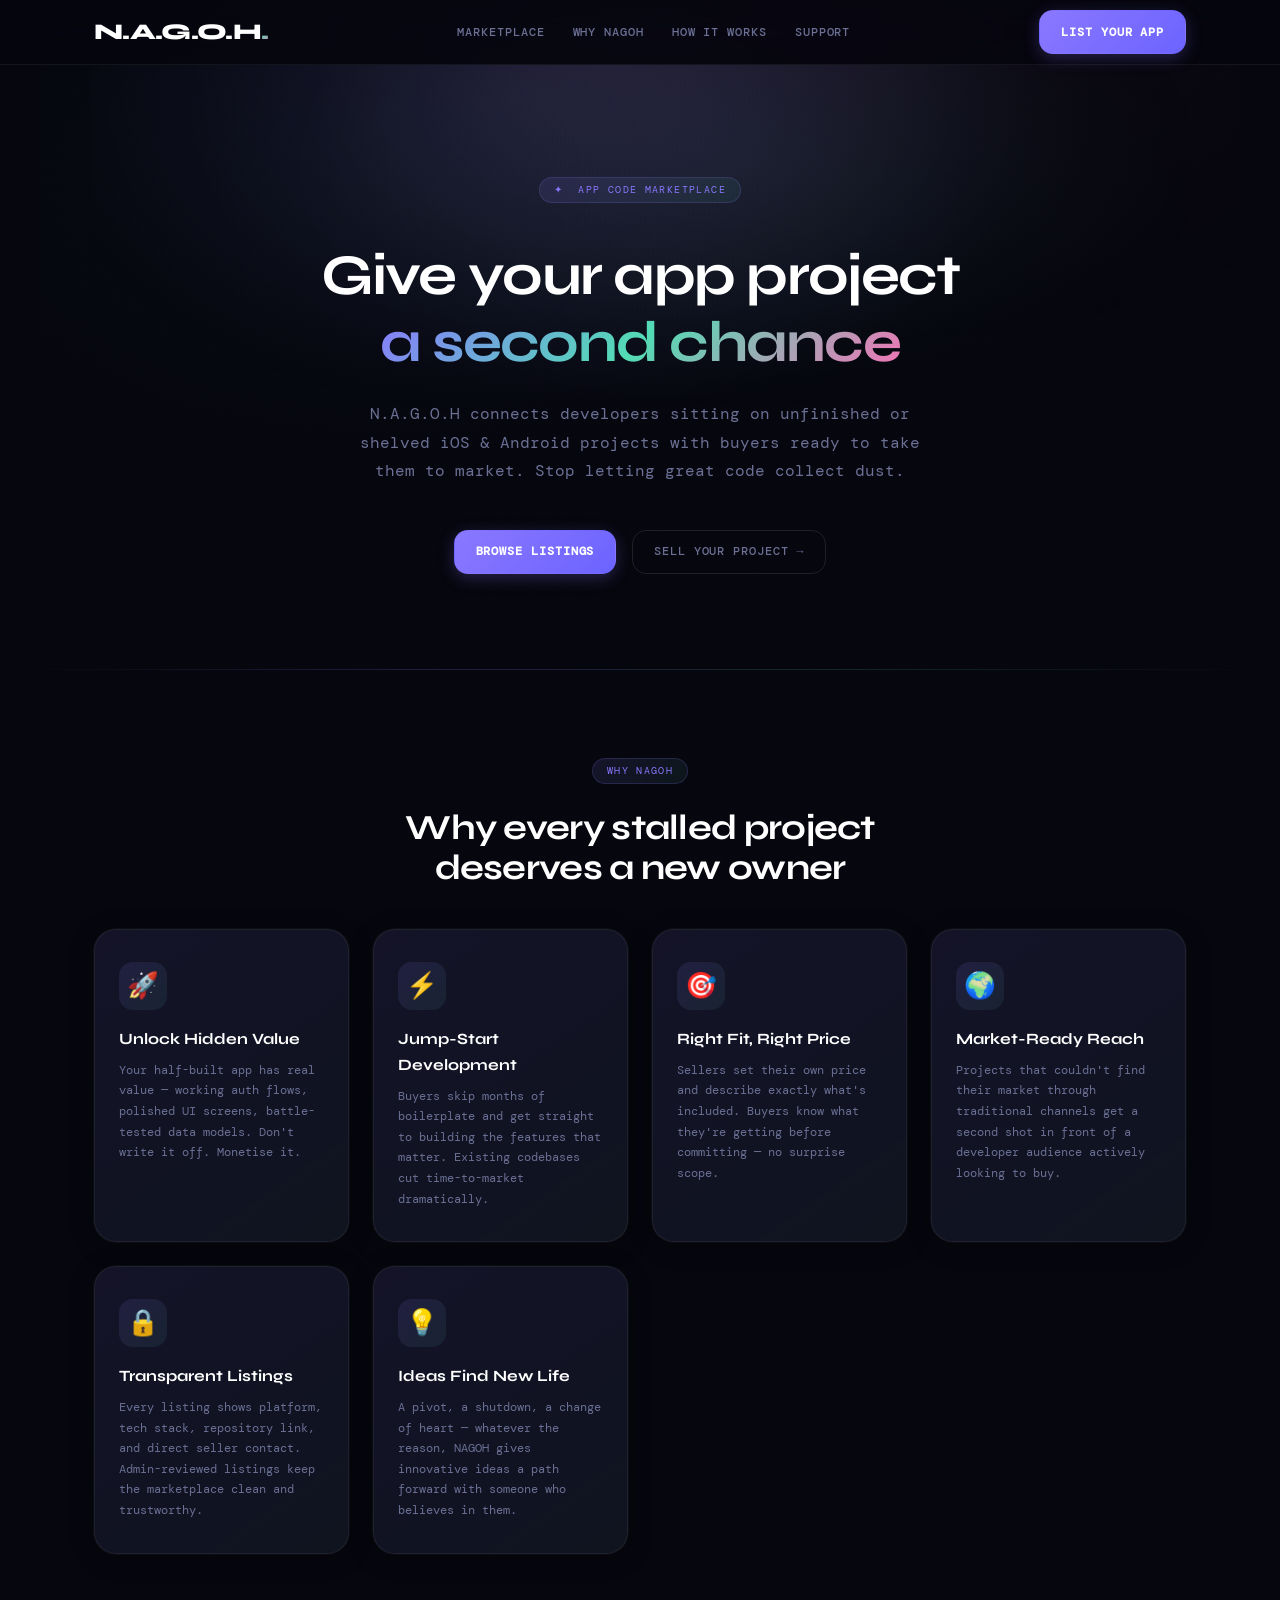
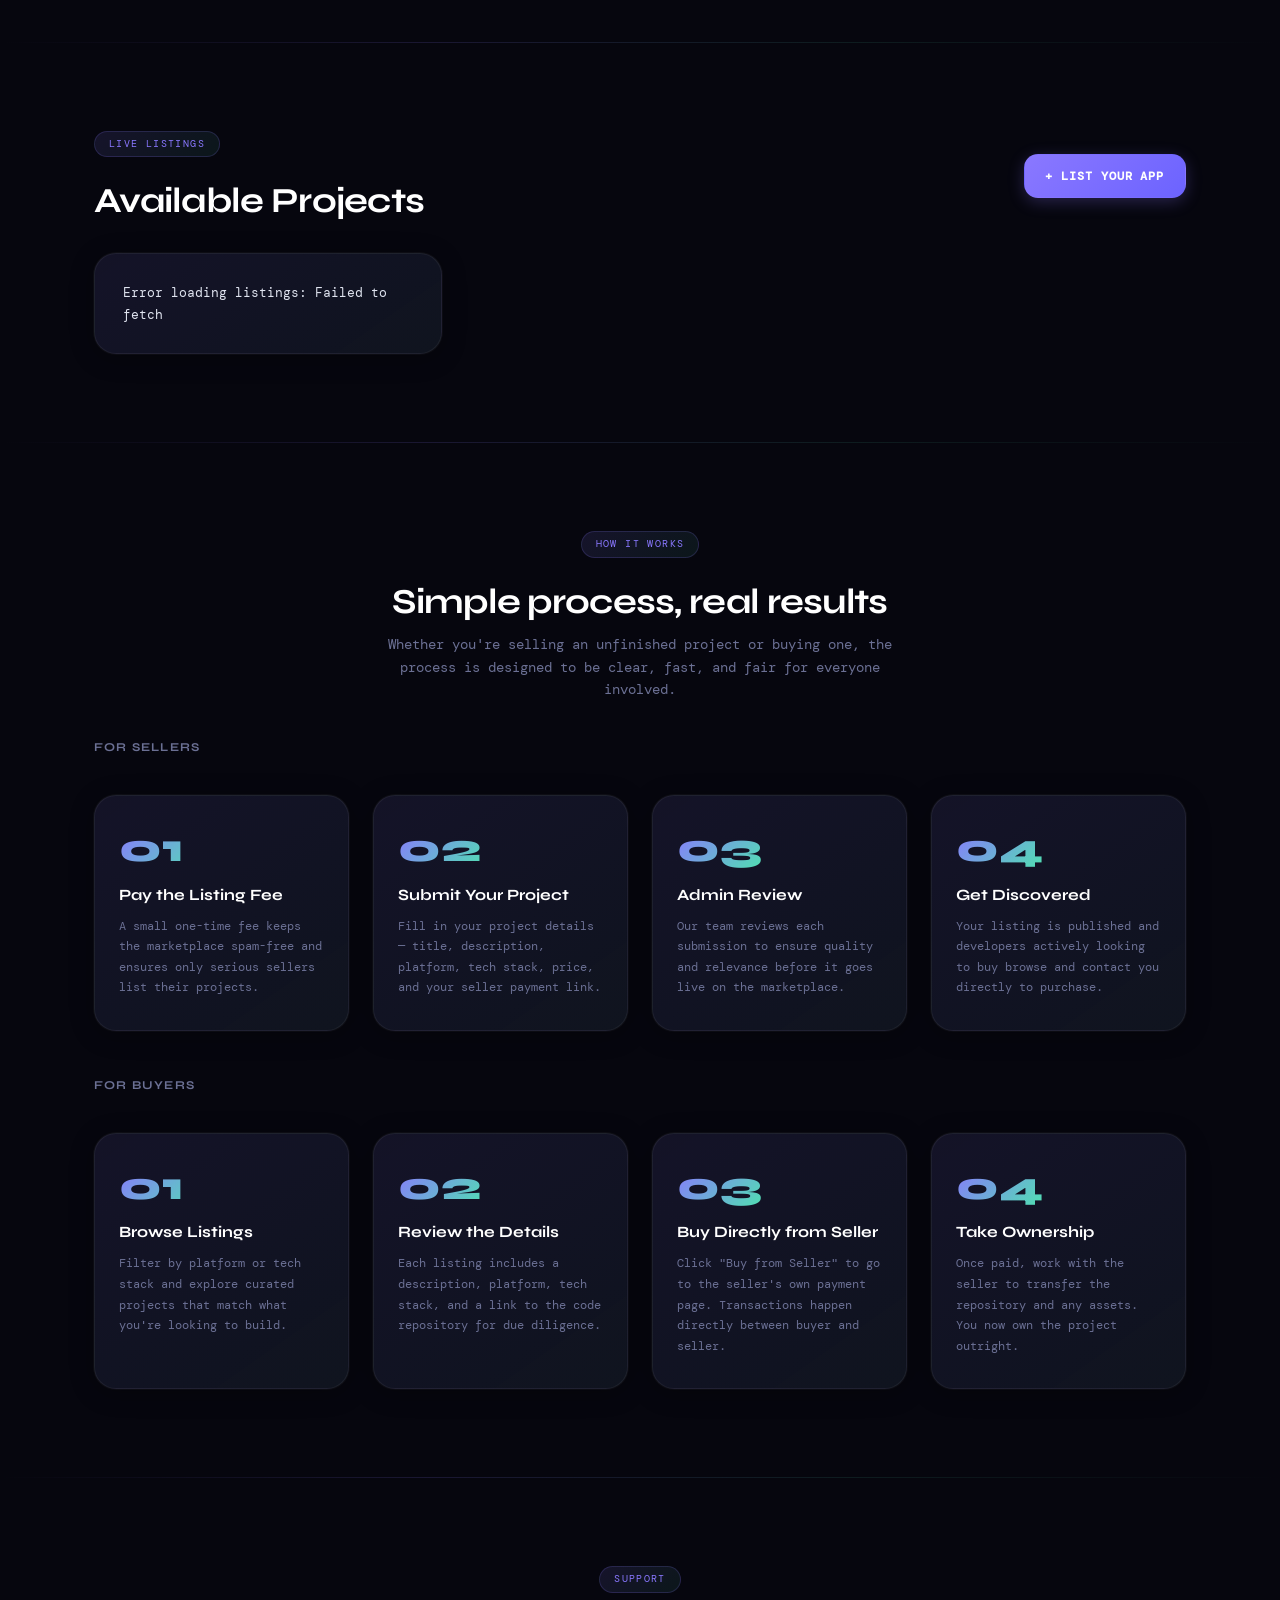
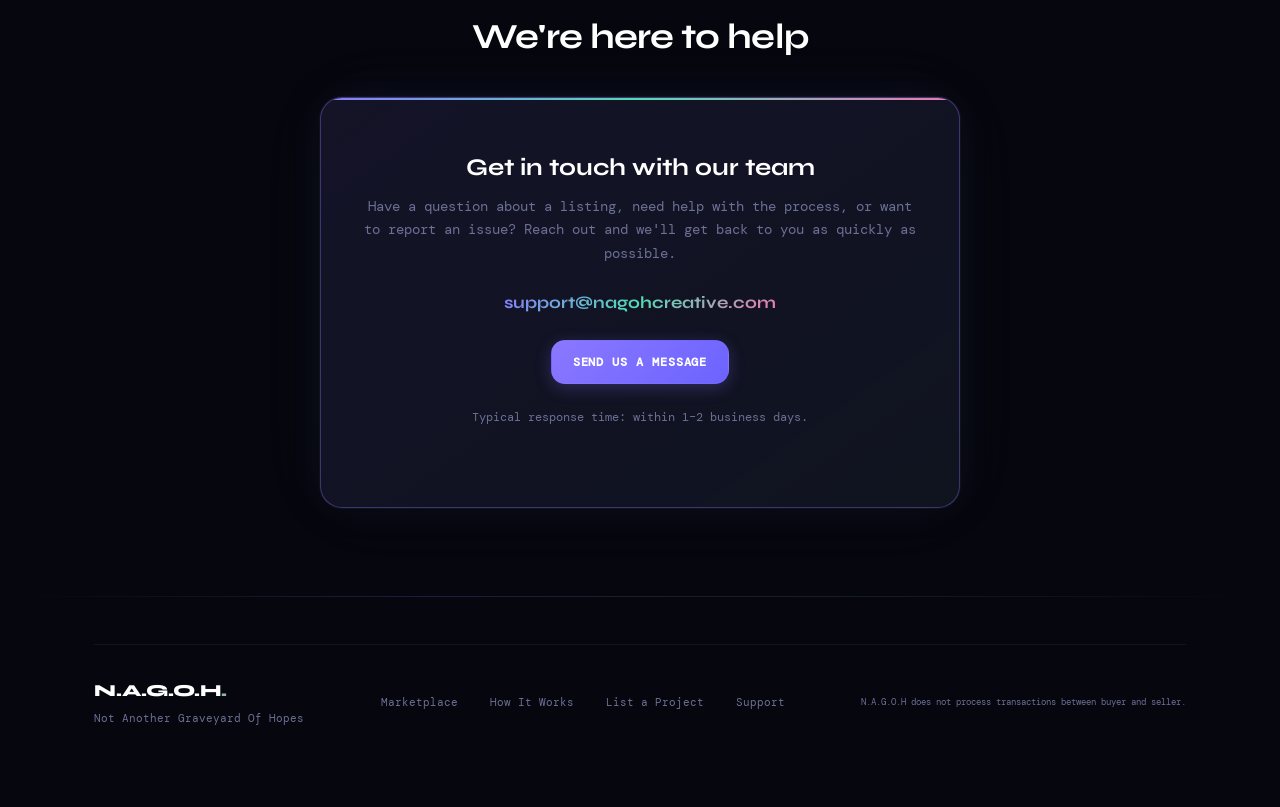
==== commit 75116a10: "Refine all page footers, listing detail, create/edit forms, and dashboard inline styles Agent-Logs-U" ====
--- a/index.html
+++ b/index.html
@@ -216,7 +216,8 @@
   </section>
 
   <!-- ── Footer ─────────────────────────────────────── -->
-  <footer class="section-sm" style="border-top:1px solid var(--border)">
+  <footer class="section-sm" style="position:relative">
+    <div style="position:absolute;top:0;left:0;right:0;height:1px;background:linear-gradient(90deg,transparent,rgba(138,120,255,0.2),rgba(82,220,180,0.12),transparent)"></div>
     <div class="container">
       <div class="footer">
         <div>
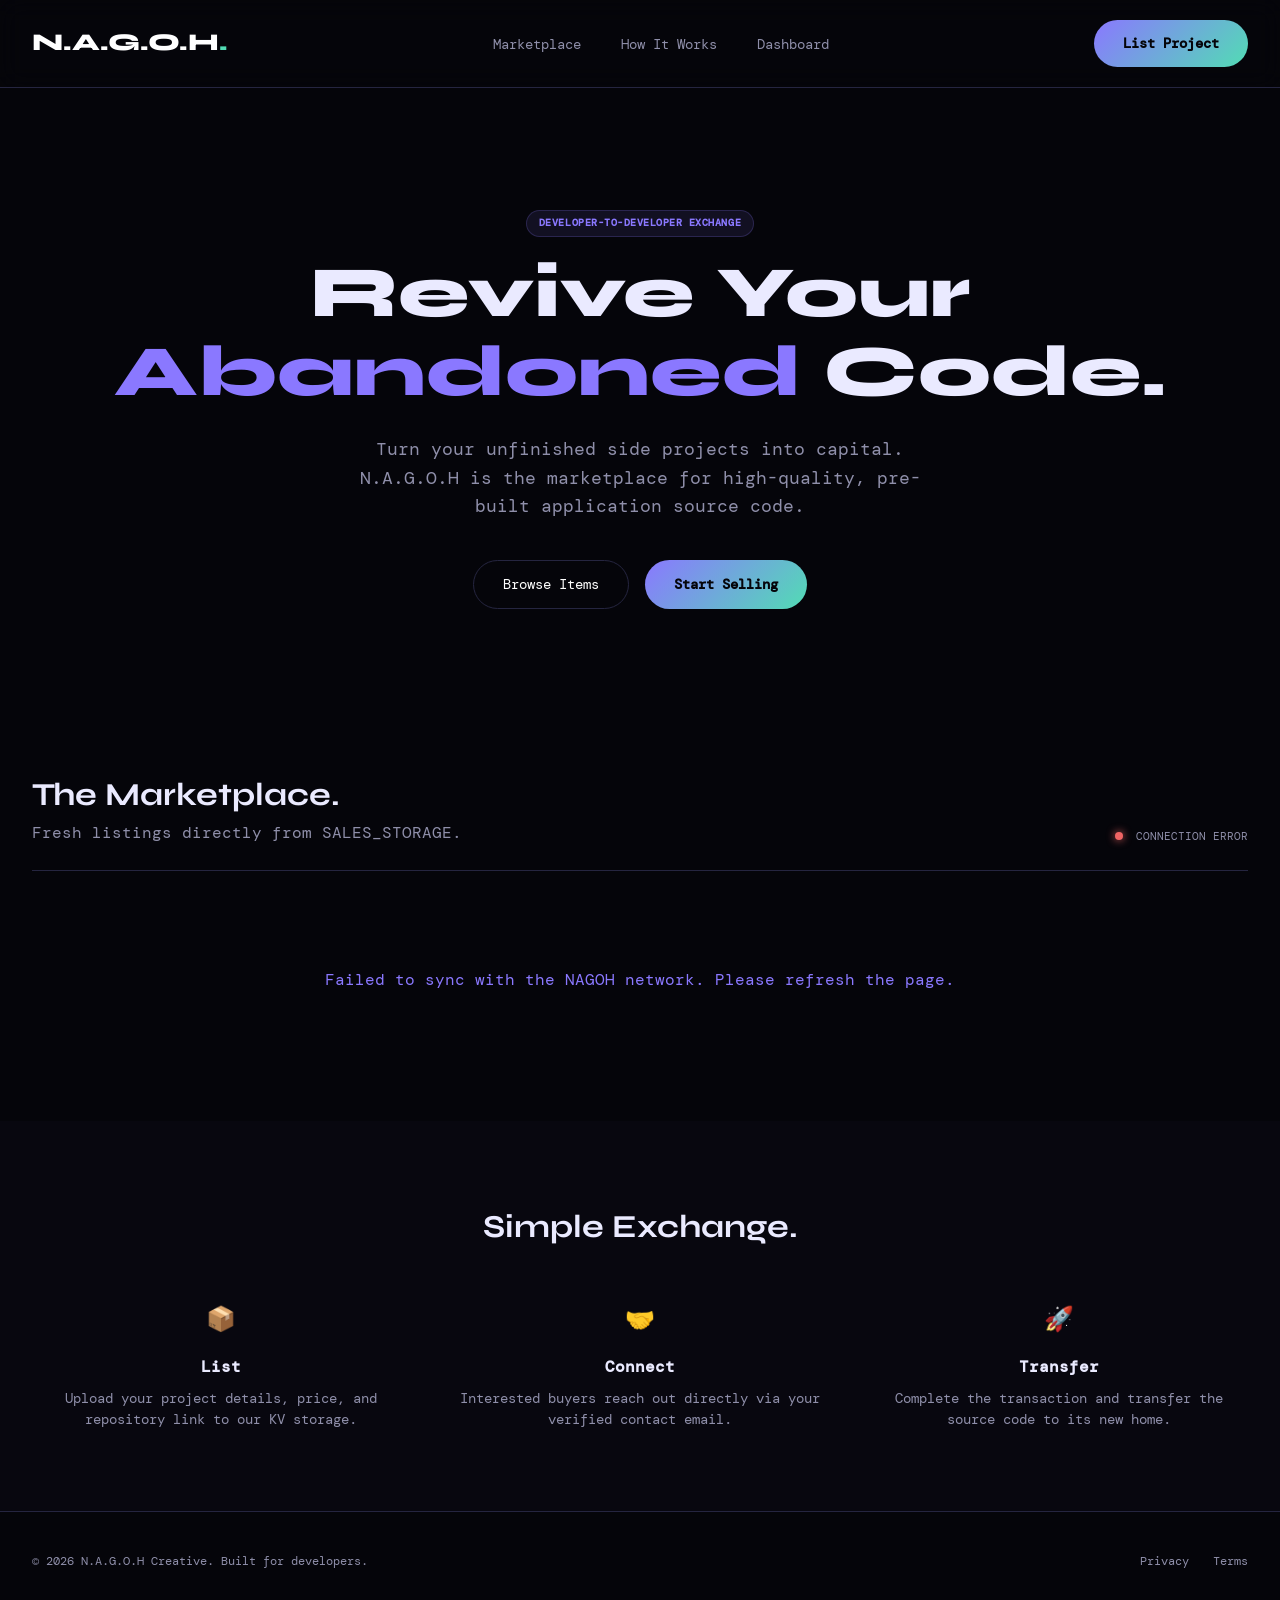
==== commit 9d3e3137: "Update index.html" ====
--- a/index.html
+++ b/index.html
@@ -4,237 +4,217 @@
   <meta charset="UTF-8" />
   <meta name="viewport" content="width=device-width, initial-scale=1.0" />
   <title>N.A.G.O.H — App Code Marketplace</title>
-  <meta name="description" content="Buy and sell unfinished iOS/Android app source code. Give your project a second life on the N.A.G.O.H marketplace." />
+  <meta name="description" content="Buy and sell unfinished app source code. Give your project a second life on the N.A.G.O.H marketplace." />
   <link rel="preconnect" href="https://fonts.googleapis.com" />
   <link rel="preconnect" href="https://fonts.gstatic.com" crossorigin />
   <link href="https://fonts.googleapis.com/css2?family=DM+Mono:ital,wght@0,300;0,400;0,500;1,400&family=Syne:wght@400;600;700;800&display=swap" rel="stylesheet" />
-  <link rel="stylesheet" href="assets/css/style.css" />
+  <style>
+    /* Core Styles from Nagoh Design System */
+    * { margin: 0; padding: 0; box-sizing: border-box; }
+    :root {
+      --bg: #05050A; --surface: #0F0F1A; --border: #252540;
+      --text: #EAEAFF; --muted: #8F8FAA;
+      --accent-primary: #8a78ff; --accent-secondary: #52dcb4;
+      --display: 'Syne', sans-serif; --mono: 'DM Mono', monospace;
+    }
+    body { background: var(--bg); color: var(--text); font-family: var(--mono); line-height: 1.6; overflow-x: hidden; }
+    .container { max-width: 1280px; margin: 0 auto; padding: 0 2rem; }
+    .section { padding: 80px 0; }
+    
+    /* Navigation */
+    .nav { border-bottom: 1px solid var(--border); background: rgba(5,5,10,0.8); backdrop-filter: blur(12px); position: sticky; top: 0; z-index: 100; }
+    .nav-inner { display: flex; justify-content: space-between; align-items: center; padding: 1.25rem 0; }
+    .nav-logo { font-family: var(--display); font-weight: 800; font-size: 1.5rem; color: #fff; text-decoration: none; }
+    .nav-logo span { color: var(--accent-secondary); }
+    .nav-links { display: flex; gap: 2.5rem; list-style: none; }
+    .nav-links a { color: var(--muted); text-decoration: none; font-size: 0.85rem; transition: 0.2s; }
+    .nav-links a:hover { color: var(--accent-primary); }
+
+    /* Hero */
+    .hero { text-align: center; padding: 120px 0 80px; }
+    .hero h1 { font-family: var(--display); font-size: clamp(2.5rem, 8vw, 4.5rem); line-height: 1.1; font-weight: 800; margin-bottom: 1.5rem; }
+    .hero p { max-width: 600px; margin: 0 auto 2.5rem; color: var(--muted); font-size: 1.1rem; }
+
+    /* Buttons */
+    .btn { display: inline-flex; align-items: center; gap: 0.5rem; border: 1px solid var(--border); padding: 0.8rem 1.8rem; border-radius: 2rem; font-family: var(--mono); font-size: 0.85rem; cursor: pointer; transition: 0.2s; text-decoration: none; color: #fff; }
+    .btn-solid { background: linear-gradient(135deg, #8a78ff, #52dcb4); border: none; color: #05050A; font-weight: 700; }
+    .btn-solid:hover { transform: translateY(-2px); box-shadow: 0 8px 20px rgba(138,120,255,0.3); }
+    .btn-ghost:hover { border-color: var(--accent-primary); background: rgba(138,120,255,0.05); }
+
+    /* Grid & Cards */
+    .grid { display: grid; grid-template-columns: repeat(auto-fill, minmax(320px, 1fr)); gap: 1.5rem; margin-top: 3rem; }
+    .card { background: var(--surface); border: 1px solid var(--border); border-radius: 1.5rem; padding: 2rem; display: flex; flex-direction: column; transition: 0.3s; }
+    .card:hover { border-color: var(--accent-primary); transform: translateY(-4px); }
+    
+    .badge { display: inline-block; padding: 0.25rem 0.75rem; border-radius: 2rem; font-size: 0.65rem; font-weight: 700; text-transform: uppercase; letter-spacing: 0.05em; }
+    .price-tag { font-family: var(--display); font-weight: 800; color: var(--accent-secondary); font-size: 1.25rem; }
+
+    /* Utilities */
+    .muted { color: var(--muted); }
+    .status-dot { width: 8px; height: 8px; background: var(--accent-secondary); border-radius: 50%; display: inline-block; margin-right: 6px; box-shadow: 0 0 8px var(--accent-secondary); }
+  </style>
 </head>
 <body>
 
-  <!-- ── Navigation ─────────────────────────────────── -->
   <nav class="nav">
-    <div class="nav-inner">
-      <a href="index.html" class="nav-logo" style="text-decoration:none">N.A.G.O.H<span>.</span></a>
-      <ul class="nav-links">
-        <li><a href="#marketplace">Marketplace</a></li>
-        <li><a href="#why">Why NAGOH</a></li>
-        <li><a href="#how-it-works">How It Works</a></li>
-        <li><a href="#contact">Support</a></li>
-      </ul>
-      <a class="btn btn-solid" href="create-listing.html">List Your App</a>
+    <div class="container">
+      <div class="nav-inner">
+        <a href="index.html" class="nav-logo">N.A.G.O.H<span>.</span></a>
+        <ul class="nav-links">
+          <li><a href="#marketplace">Marketplace</a></li>
+          <li><a href="#how-it-works">How It Works</a></li>
+          <li><a href="dashboard.html">Dashboard</a></li>
+        </ul>
+        <a href="create-listing.html" class="btn btn-solid">List Project</a>
+      </div>
     </div>
   </nav>
 
-  <!-- ── Hero ───────────────────────────────────────── -->
-  <section class="hero">
+  <header class="hero">
     <div class="container">
-      <div class="hero-eyebrow">
-        <span class="section-label">✦ &nbsp;App Code Marketplace</span>
-      </div>
-      <h1>Give your app project<br /><em>a second chance</em></h1>
-      <p class="hero-sub">
-        N.A.G.O.H connects developers sitting on unfinished or shelved iOS &amp; Android projects
-        with buyers ready to take them to market. Stop letting great code collect dust.
-      </p>
-      <div class="hero-actions">
-        <a class="btn btn-solid" href="#marketplace">Browse Listings</a>
-        <a class="btn btn-ghost" href="create-listing.html">Sell Your Project →</a>
+      <div class="badge" style="background: rgba(138,120,255,0.1); color: var(--accent-primary); margin-bottom: 1rem; border: 1px solid rgba(138,120,255,0.2);">
+        Developer-to-Developer Exchange
+      </div>
+      <h1>Revive Your<br><span style="color:var(--accent-primary)">Abandoned</span> Code.</h1>
+      <p>Turn your unfinished side projects into capital. N.A.G.O.H is the marketplace for high-quality, pre-built application source code.</p>
+      <div style="display:flex; gap:1rem; justify-content:center">
+        <a href="#marketplace" class="btn btn-ghost">Browse Items</a>
+        <a href="create-listing.html" class="btn btn-solid">Start Selling</a>
+      </div>
+    </div>
+  </header>
+
+  <section id="marketplace" class="section">
+    <div class="container">
+      <div style="display:flex; justify-content:space-between; align-items:flex-end; border-bottom: 1px solid var(--border); padding-bottom: 1.5rem;">
+        <div>
+          <h2 style="font-family:var(--display); font-size:2rem">The Marketplace<span>.</span></h2>
+          <p class="muted">Fresh listings directly from SALES_STORAGE.</p>
+        </div>
+        <div id="connection-status" style="font-size:0.7rem; color:var(--muted)">
+          <span class="status-dot"></span> LIVE NETWORK
+        </div>
+      </div>
+
+      <div id="marketplace-grid" class="grid">
+        <div style="grid-column:1/-1; text-align:center; padding:5rem 0;">
+          <p class="muted">Fetching projects from the NAGOH network...</p>
+        </div>
       </div>
     </div>
   </section>
 
-  <!-- ── Why NAGOH ──────────────────────────────────── -->
-  <section class="section" id="why">
-    <div class="container">
-      <div class="text-center" style="margin-bottom:0.5rem">
-        <span class="section-label">Why NAGOH</span>
-      </div>
-      <h2 class="text-center">Why every stalled project<br />deserves a new owner</h2>
-      <div class="why-grid">
-        <div class="why-card animate-in" style="animation-delay:0.05s">
-          <span class="why-icon">🚀</span>
-          <div class="why-title">Unlock Hidden Value</div>
-          <p class="why-desc">
-            Your half-built app has real value — working auth flows, polished UI screens, battle-tested data models.
-            Don't write it off. Monetise it.
-          </p>
-        </div>
-        <div class="why-card animate-in" style="animation-delay:0.10s">
-          <span class="why-icon">⚡</span>
-          <div class="why-title">Jump-Start Development</div>
-          <p class="why-desc">
-            Buyers skip months of boilerplate and get straight to building the features that matter.
-            Existing codebases cut time-to-market dramatically.
-          </p>
-        </div>
-        <div class="why-card animate-in" style="animation-delay:0.15s">
-          <span class="why-icon">🎯</span>
-          <div class="why-title">Right Fit, Right Price</div>
-          <p class="why-desc">
-            Sellers set their own price and describe exactly what's included. Buyers know what they're
-            getting before committing — no surprise scope.
-          </p>
-        </div>
-        <div class="why-card animate-in" style="animation-delay:0.20s">
-          <span class="why-icon">🌍</span>
-          <div class="why-title">Market-Ready Reach</div>
-          <p class="why-desc">
-            Projects that couldn't find their market through traditional channels get a second shot
-            in front of a developer audience actively looking to buy.
-          </p>
-        </div>
-        <div class="why-card animate-in" style="animation-delay:0.25s">
-          <span class="why-icon">🔒</span>
-          <div class="why-title">Transparent Listings</div>
-          <p class="why-desc">
-            Every listing shows platform, tech stack, repository link, and direct seller contact.
-            Admin-reviewed listings keep the marketplace clean and trustworthy.
-          </p>
-        </div>
-        <div class="why-card animate-in" style="animation-delay:0.30s">
-          <span class="why-icon">💡</span>
-          <div class="why-title">Ideas Find New Life</div>
-          <p class="why-desc">
-            A pivot, a shutdown, a change of heart — whatever the reason, NAGOH gives innovative
-            ideas a path forward with someone who believes in them.
-          </p>
+  <section id="how-it-works" class="section" style="background: rgba(138,120,255,0.02)">
+    <div class="container" style="text-align:center">
+      <h2 style="font-family:var(--display); font-size:2rem; margin-bottom:3rem">Simple Exchange.</h2>
+      <div style="display:grid; grid-template-columns: repeat(auto-fit, minmax(250px, 1fr)); gap:2.5rem">
+        <div>
+          <div style="font-size:1.5rem; margin-bottom:1rem">📦</div>
+          <h4 style="margin-bottom:0.5rem">List</h4>
+          <p class="muted" style="font-size:0.85rem">Upload your project details, price, and repository link to our KV storage.</p>
+        </div>
+        <div>
+          <div style="font-size:1.5rem; margin-bottom:1rem">🤝</div>
+          <h4 style="margin-bottom:0.5rem">Connect</h4>
+          <p class="muted" style="font-size:0.85rem">Interested buyers reach out directly via your verified contact email.</p>
+        </div>
+        <div>
+          <div style="font-size:1.5rem; margin-bottom:1rem">🚀</div>
+          <h4 style="margin-bottom:0.5rem">Transfer</h4>
+          <p class="muted" style="font-size:0.85rem">Complete the transaction and transfer the source code to its new home.</p>
         </div>
       </div>
     </div>
   </section>
 
-  <hr class="divider" />
-
-  <!-- ── Marketplace ────────────────────────────────── -->
-  <section class="section" id="marketplace">
-    <div class="container">
-      <div style="display:flex;align-items:center;justify-content:space-between;flex-wrap:wrap;gap:1rem;margin-bottom:2rem">
-        <div>
-          <span class="section-label">Live Listings</span>
-          <h2 style="margin-top:0.5rem">Available Projects</h2>
-        </div>
-        <a class="btn btn-solid" href="create-listing.html">+ List Your App</a>
-      </div>
-      <div id="listings" class="grid"></div>
-      <p id="emptyState" class="muted hidden" style="text-align:center;padding:3rem 0;font-size:0.85rem">
-        No listings available right now — check back soon or <a href="create-listing.html">list your own project</a>.
-      </p>
-    </div>
-  </section>
-
-  <hr class="divider" />
-
-  <!-- ── How It Works ───────────────────────────────── -->
-  <section class="section" id="how-it-works">
-    <div class="container">
-      <div class="text-center" style="margin-bottom:0.5rem">
-        <span class="section-label">How It Works</span>
-      </div>
-      <h2 class="text-center">Simple process, real results</h2>
-
-      <p class="text-center muted" style="margin-top:0.75rem;margin-bottom:2.5rem;font-size:0.85rem;max-width:520px;margin-left:auto;margin-right:auto">
-        Whether you're selling an unfinished project or buying one, the process is designed to be
-        clear, fast, and fair for everyone involved.
-      </p>
-
-      <div style="margin-bottom:3rem">
-        <h3 style="font-size:0.75rem;letter-spacing:0.1em;text-transform:uppercase;color:var(--muted);margin-bottom:1.25rem">For Sellers</h3>
-        <div class="steps-grid">
-          <div class="step-card">
-            <div class="step-num">01</div>
-            <div class="step-title">Pay the Listing Fee</div>
-            <p class="step-desc">A small one-time fee keeps the marketplace spam-free and ensures only serious sellers list their projects.</p>
-          </div>
-          <div class="step-card">
-            <div class="step-num">02</div>
-            <div class="step-title">Submit Your Project</div>
-            <p class="step-desc">Fill in your project details — title, description, platform, tech stack, price, and your seller payment link.</p>
-          </div>
-          <div class="step-card">
-            <div class="step-num">03</div>
-            <div class="step-title">Admin Review</div>
-            <p class="step-desc">Our team reviews each submission to ensure quality and relevance before it goes live on the marketplace.</p>
-          </div>
-          <div class="step-card">
-            <div class="step-num">04</div>
-            <div class="step-title">Get Discovered</div>
-            <p class="step-desc">Your listing is published and developers actively looking to buy browse and contact you directly to purchase.</p>
-          </div>
-        </div>
-      </div>
-
-      <div>
-        <h3 style="font-size:0.75rem;letter-spacing:0.1em;text-transform:uppercase;color:var(--muted);margin-bottom:1.25rem">For Buyers</h3>
-        <div class="steps-grid">
-          <div class="step-card">
-            <div class="step-num">01</div>
-            <div class="step-title">Browse Listings</div>
-            <p class="step-desc">Filter by platform or tech stack and explore curated projects that match what you're looking to build.</p>
-          </div>
-          <div class="step-card">
-            <div class="step-num">02</div>
-            <div class="step-title">Review the Details</div>
-            <p class="step-desc">Each listing includes a description, platform, tech stack, and a link to the code repository for due diligence.</p>
-          </div>
-          <div class="step-card">
-            <div class="step-num">03</div>
-            <div class="step-title">Buy Directly from Seller</div>
-            <p class="step-desc">Click "Buy from Seller" to go to the seller's own payment page. Transactions happen directly between buyer and seller.</p>
-          </div>
-          <div class="step-card">
-            <div class="step-num">04</div>
-            <div class="step-title">Take Ownership</div>
-            <p class="step-desc">Once paid, work with the seller to transfer the repository and any assets. You now own the project outright.</p>
-          </div>
-        </div>
-      </div>
-    </div>
-  </section>
-
-  <hr class="divider" />
-
-  <!-- ── Contact / Support ──────────────────────────── -->
-  <section class="section" id="contact">
-    <div class="container">
-      <div class="text-center" style="margin-bottom:0.5rem">
-        <span class="section-label">Support</span>
-      </div>
-      <h2 class="text-center">We're here to help</h2>
-      <div class="contact-box">
-        <h3>Get in touch with our team</h3>
-        <p>Have a question about a listing, need help with the process, or want to report an issue?
-          Reach out and we'll get back to you as quickly as possible.</p>
-        <a class="contact-email" href="mailto:support@nagohcreative.com">support@nagohcreative.com</a>
-        <br />
-        <a class="btn btn-solid" href="mailto:support@nagohcreative.com">Send Us a Message</a>
-        <p style="margin-top:1.5rem;font-size:0.72rem;color:var(--muted)">
-          Typical response time: within 1–2 business days.
-        </p>
-      </div>
-    </div>
-  </section>
-
-  <!-- ── Footer ─────────────────────────────────────── -->
-  <footer class="section-sm" style="position:relative">
-    <div style="position:absolute;top:0;left:0;right:0;height:1px;background:linear-gradient(90deg,transparent,rgba(138,120,255,0.2),rgba(82,220,180,0.12),transparent)"></div>
-    <div class="container">
-      <div class="footer">
-        <div>
-          <div class="footer-logo">N.A.G.O.H<span>.</span></div>
-          <p style="font-size:0.7rem;color:var(--muted);margin-top:4px">Not Another Graveyard Of Hopes</p>
-        </div>
-        <div style="display:flex;gap:2rem;flex-wrap:wrap">
-          <a href="#marketplace" style="font-size:0.7rem;color:var(--muted)">Marketplace</a>
-          <a href="#how-it-works" style="font-size:0.7rem;color:var(--muted)">How It Works</a>
-          <a href="create-listing.html" style="font-size:0.7rem;color:var(--muted)">List a Project</a>
-          <a href="#contact" style="font-size:0.7rem;color:var(--muted)">Support</a>
-        </div>
-        <small style="color:var(--muted)">N.A.G.O.H does not process transactions between buyer and seller.</small>
+  <footer class="section" style="border-top: 1px solid var(--border); padding: 40px 0;">
+    <div class="container" style="display:flex; justify-content:space-between; align-items:center">
+      <div style="font-size:0.75rem; color:var(--muted)">
+        © 2026 N.A.G.O.H Creative. Built for developers.
+      </div>
+      <div style="display:flex; gap:1.5rem">
+        <a href="#" class="muted" style="font-size:0.75rem; text-decoration:none">Privacy</a>
+        <a href="#" class="muted" style="font-size:0.75rem; text-decoration:none">Terms</a>
       </div>
     </div>
   </footer>
 
-  <script src="assets/js/main.js"></script>
+  <script>
+    (function() {
+      const API_URL = 'https://alerts.nagoh.xyz/api/listings';
+      const grid = document.getElementById('marketplace-grid');
+      const statusText = document.getElementById('connection-status');
+
+      async function fetchMarketplace() {
+        try {
+          const response = await fetch(API_URL);
+          if (!response.ok) throw new Error('API Unavailable');
+          
+          const data = await response.json();
+          const listings = data.listings || [];
+
+          if (listings.length === 0) {
+            grid.innerHTML = `
+              <div style="grid-column:1/-1; text-align:center; padding:5rem 2rem; border:1px dashed var(--border); border-radius:2rem;">
+                <p class="muted">The marketplace is currently waiting for its first listing.</p>
+                <a href="create-listing.html" class="btn btn-solid" style="margin-top:1.5rem;">List Your First App</a>
+              </div>
+            `;
+            return;
+          }
+
+          grid.innerHTML = listings.map(item => {
+            const platform = item.platform || 'Web';
+            return `
+              <div class="card">
+                <div style="display:flex; justify-content:space-between; align-items:flex-start; margin-bottom:1.5rem;">
+                  <span class="badge" style="background:rgba(138,120,255,0.1); color:var(--accent-primary); border:1px solid rgba(138,120,255,0.2)">
+                    ${platform}
+                  </span>
+                  <div class="price-tag">$${item.priceUsd || '---'}</div>
+                </div>
+                
+                <h3 style="font-family:var(--display); font-size:1.3rem; margin-bottom:0.75rem; color:#fff">${item.title}</h3>
+                <p class="muted" style="font-size:0.85rem; margin-bottom:2rem; flex-grow:1; display:-webkit-box; -webkit-line-clamp:3; -webkit-box-orient:vertical; overflow:hidden;">
+                  ${item.description}
+                </p>
+                
+                <div style="display:grid; grid-template-columns: 1fr 1fr; gap:0.75rem;">
+                  <a href="${item.repoUrl || '#'}" target="_blank" class="btn btn-ghost" style="padding:0.6rem; justify-content:center; font-size:0.7rem;">Source Code</a>
+                  <a href="mailto:${item.contactEmail}" class="btn btn-solid" style="padding:0.6rem; justify-content:center; font-size:0.7rem;">Buy Now</a>
+                </div>
+              </div>
+            `;
+          }).join('');
+
+        } catch (err) {
+          console.error('Fetch error:', err);
+          statusText.innerHTML = '<span class="status-dot" style="background:#f06464; box-shadow:0 0 8px #f06464"></span> CONNECTION ERROR';
+          grid.innerHTML = `
+            <div style="grid-column:1/-1; text-align:center; padding:3rem; color:var(--accent-primary)">
+              <p>Failed to sync with the NAGOH network. Please refresh the page.</p>
+            </div>
+          `;
+        }
+      }
+
+      // Initial Fetch
+      fetchMarketplace();
+
+      // Smooth scroll for anchors
+      document.querySelectorAll('a[href^="#"]').forEach(anchor => {
+        anchor.addEventListener('click', function (e) {
+          e.preventDefault();
+          const target = document.querySelector(this.getAttribute('href'));
+          if (target) {
+            window.scrollTo({
+              top: target.offsetTop - 90,
+              behavior: 'smooth'
+            });
+          }
+        });
+      });
+    })();
+  </script>
 </body>
 </html>
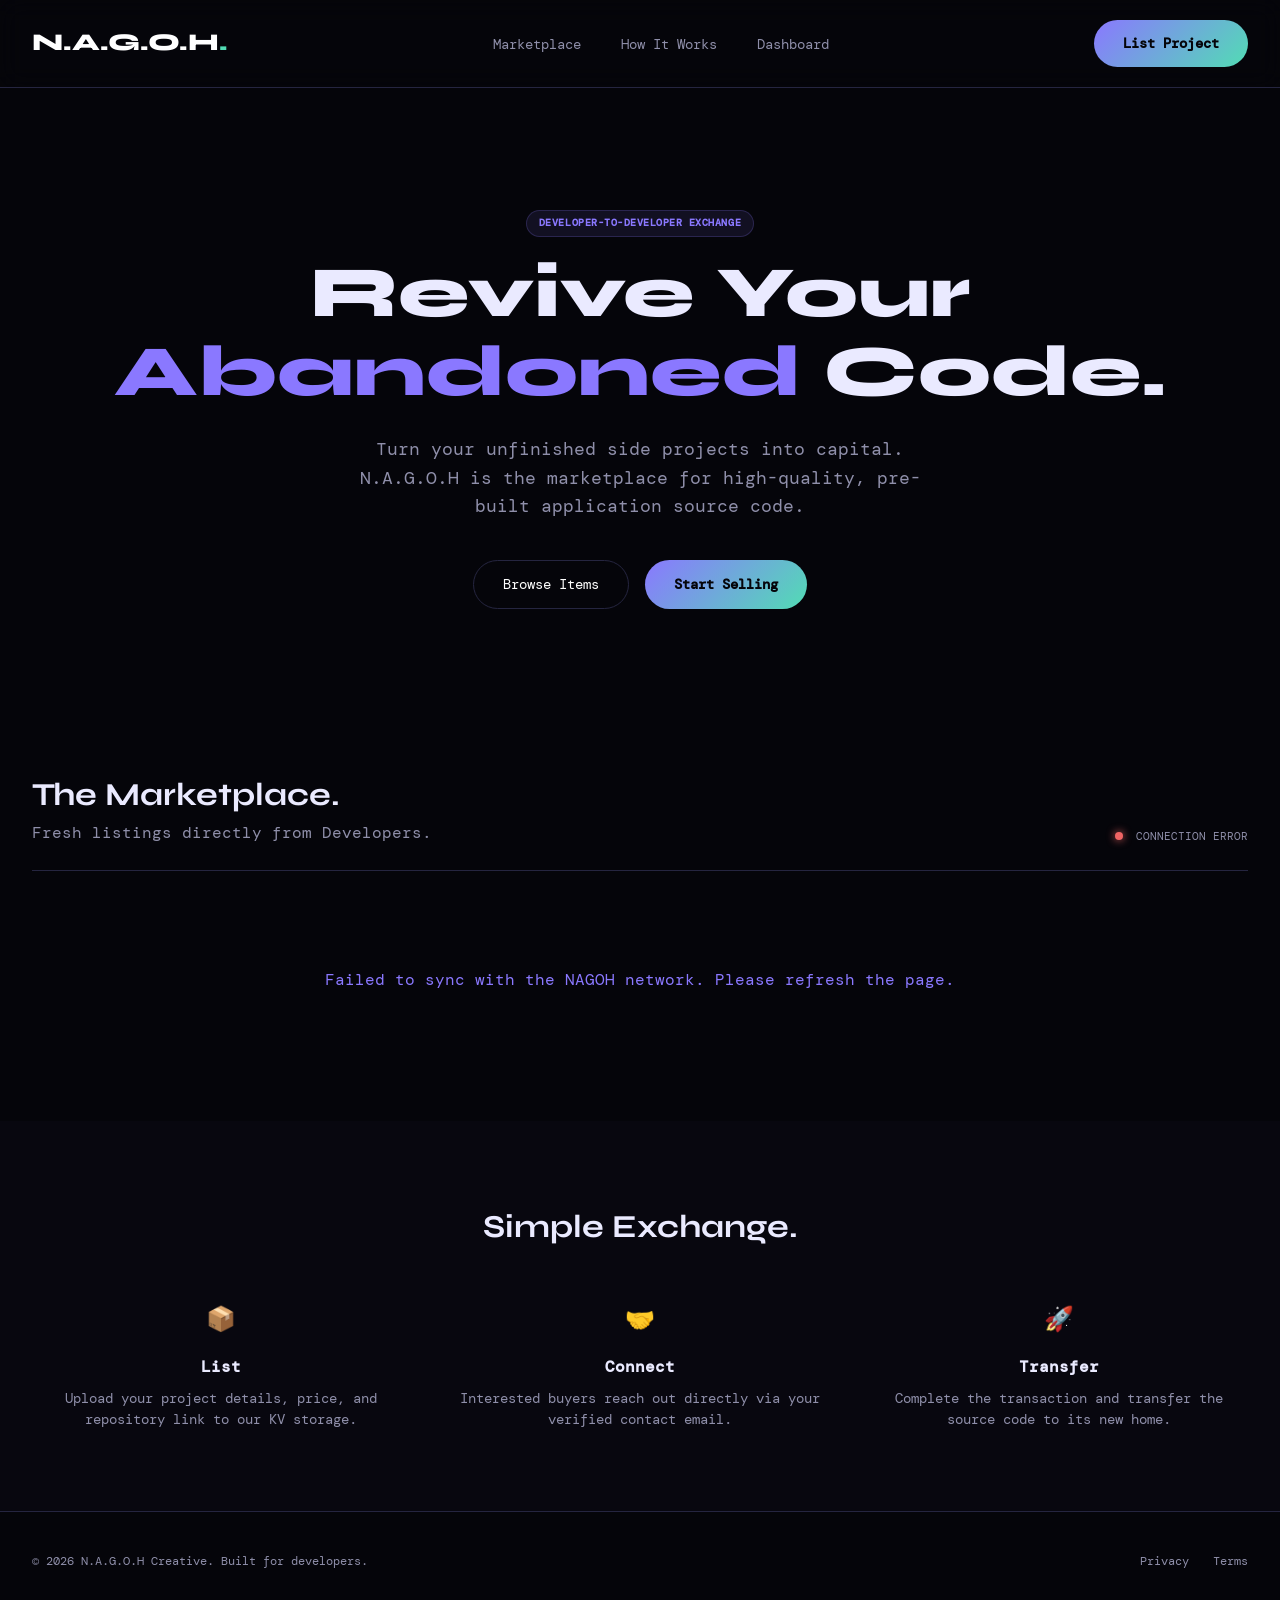
==== commit a1bba219: "Update index.html" ====
--- a/index.html
+++ b/index.html
@@ -63,7 +63,7 @@
         <ul class="nav-links">
           <li><a href="#marketplace">Marketplace</a></li>
           <li><a href="#how-it-works">How It Works</a></li>
-          <li><a href="dashboard.html">Dashboard</a></li>
+          <li><a href="https://nagoh.xyz/dashboard/">Dashboard</a></li>
         </ul>
         <a href="create-listing.html" class="btn btn-solid">List Project</a>
       </div>
@@ -89,7 +89,7 @@
       <div style="display:flex; justify-content:space-between; align-items:flex-end; border-bottom: 1px solid var(--border); padding-bottom: 1.5rem;">
         <div>
           <h2 style="font-family:var(--display); font-size:2rem">The Marketplace<span>.</span></h2>
-          <p class="muted">Fresh listings directly from SALES_STORAGE.</p>
+          <p class="muted">Fresh listings directly from Developers.</p>
         </div>
         <div id="connection-status" style="font-size:0.7rem; color:var(--muted)">
           <span class="status-dot"></span> LIVE NETWORK
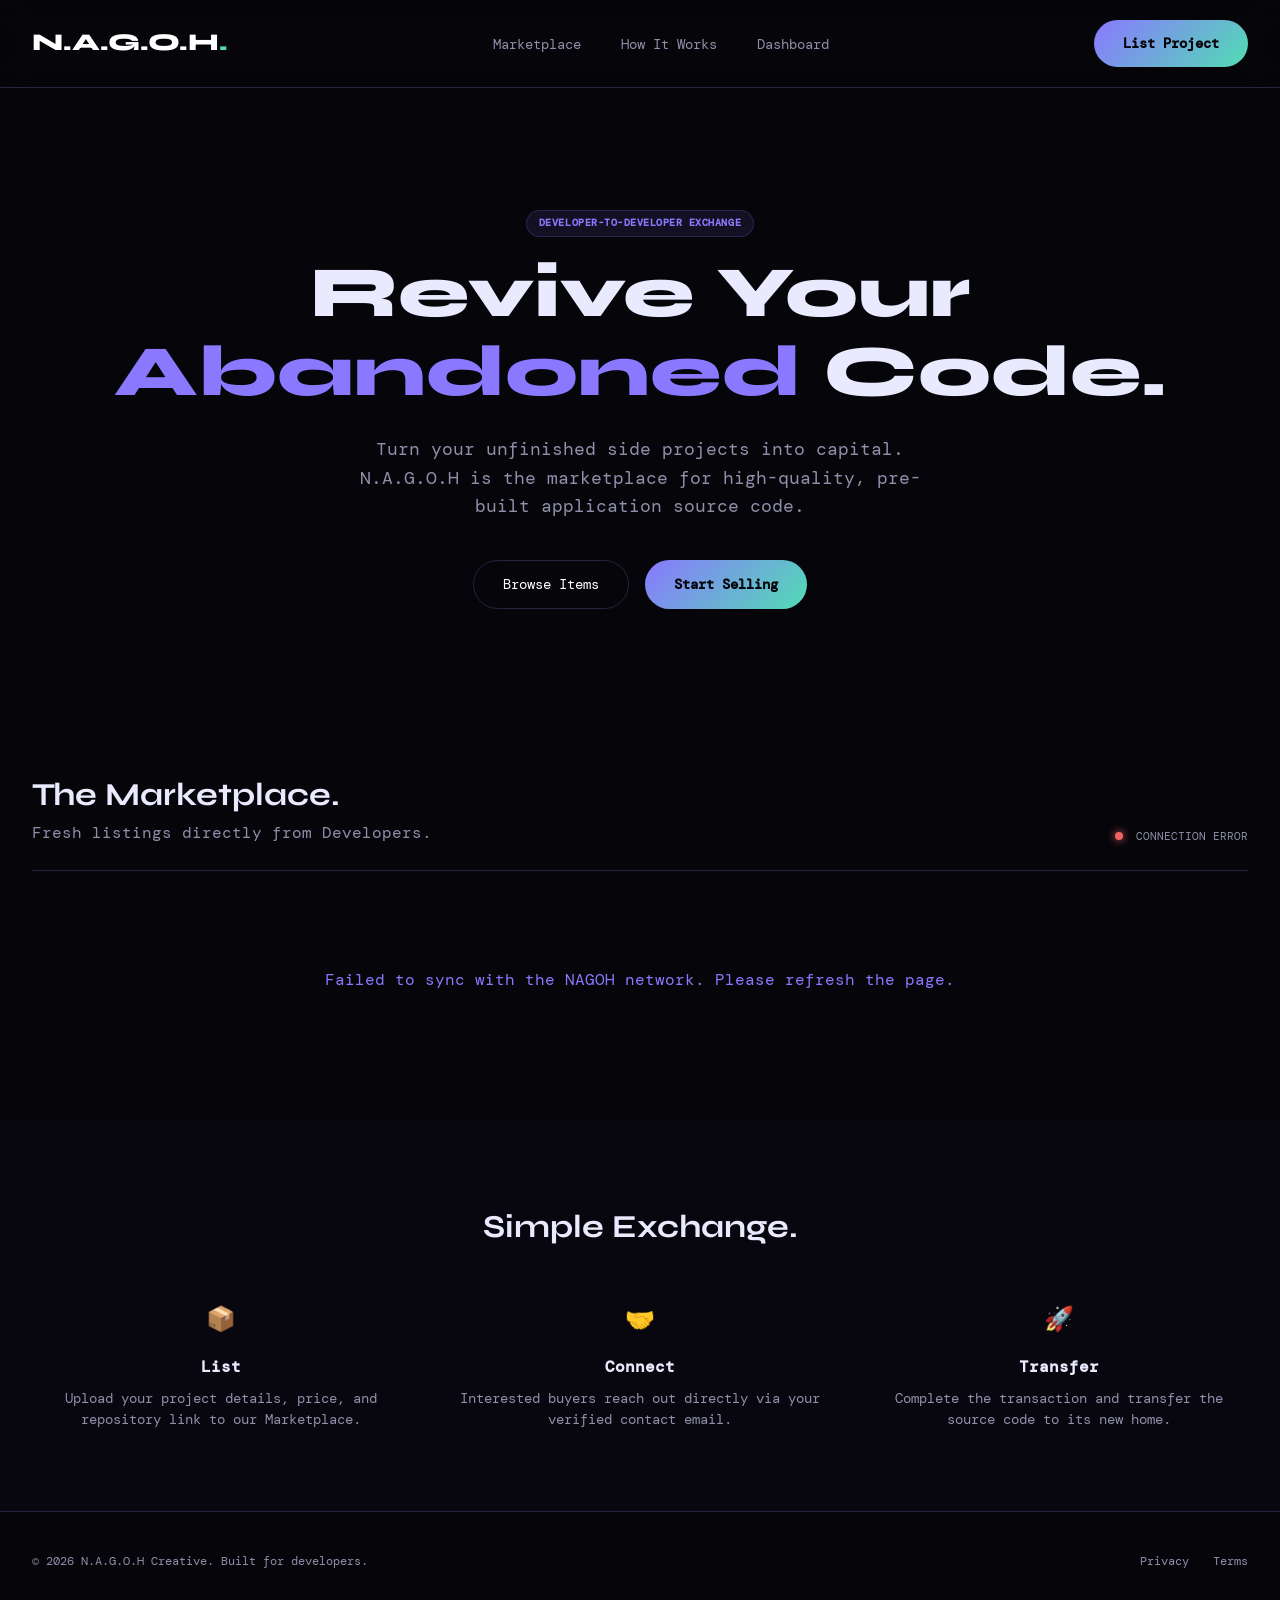
==== commit bb202bd3: "Update text for project details upload section" ====
--- a/index.html
+++ b/index.html
@@ -111,7 +111,7 @@
         <div>
           <div style="font-size:1.5rem; margin-bottom:1rem">📦</div>
           <h4 style="margin-bottom:0.5rem">List</h4>
-          <p class="muted" style="font-size:0.85rem">Upload your project details, price, and repository link to our KV storage.</p>
+          <p class="muted" style="font-size:0.85rem">Upload your project details, price, and repository link to our Marketplace.</p>
         </div>
         <div>
           <div style="font-size:1.5rem; margin-bottom:1rem">🤝</div>
